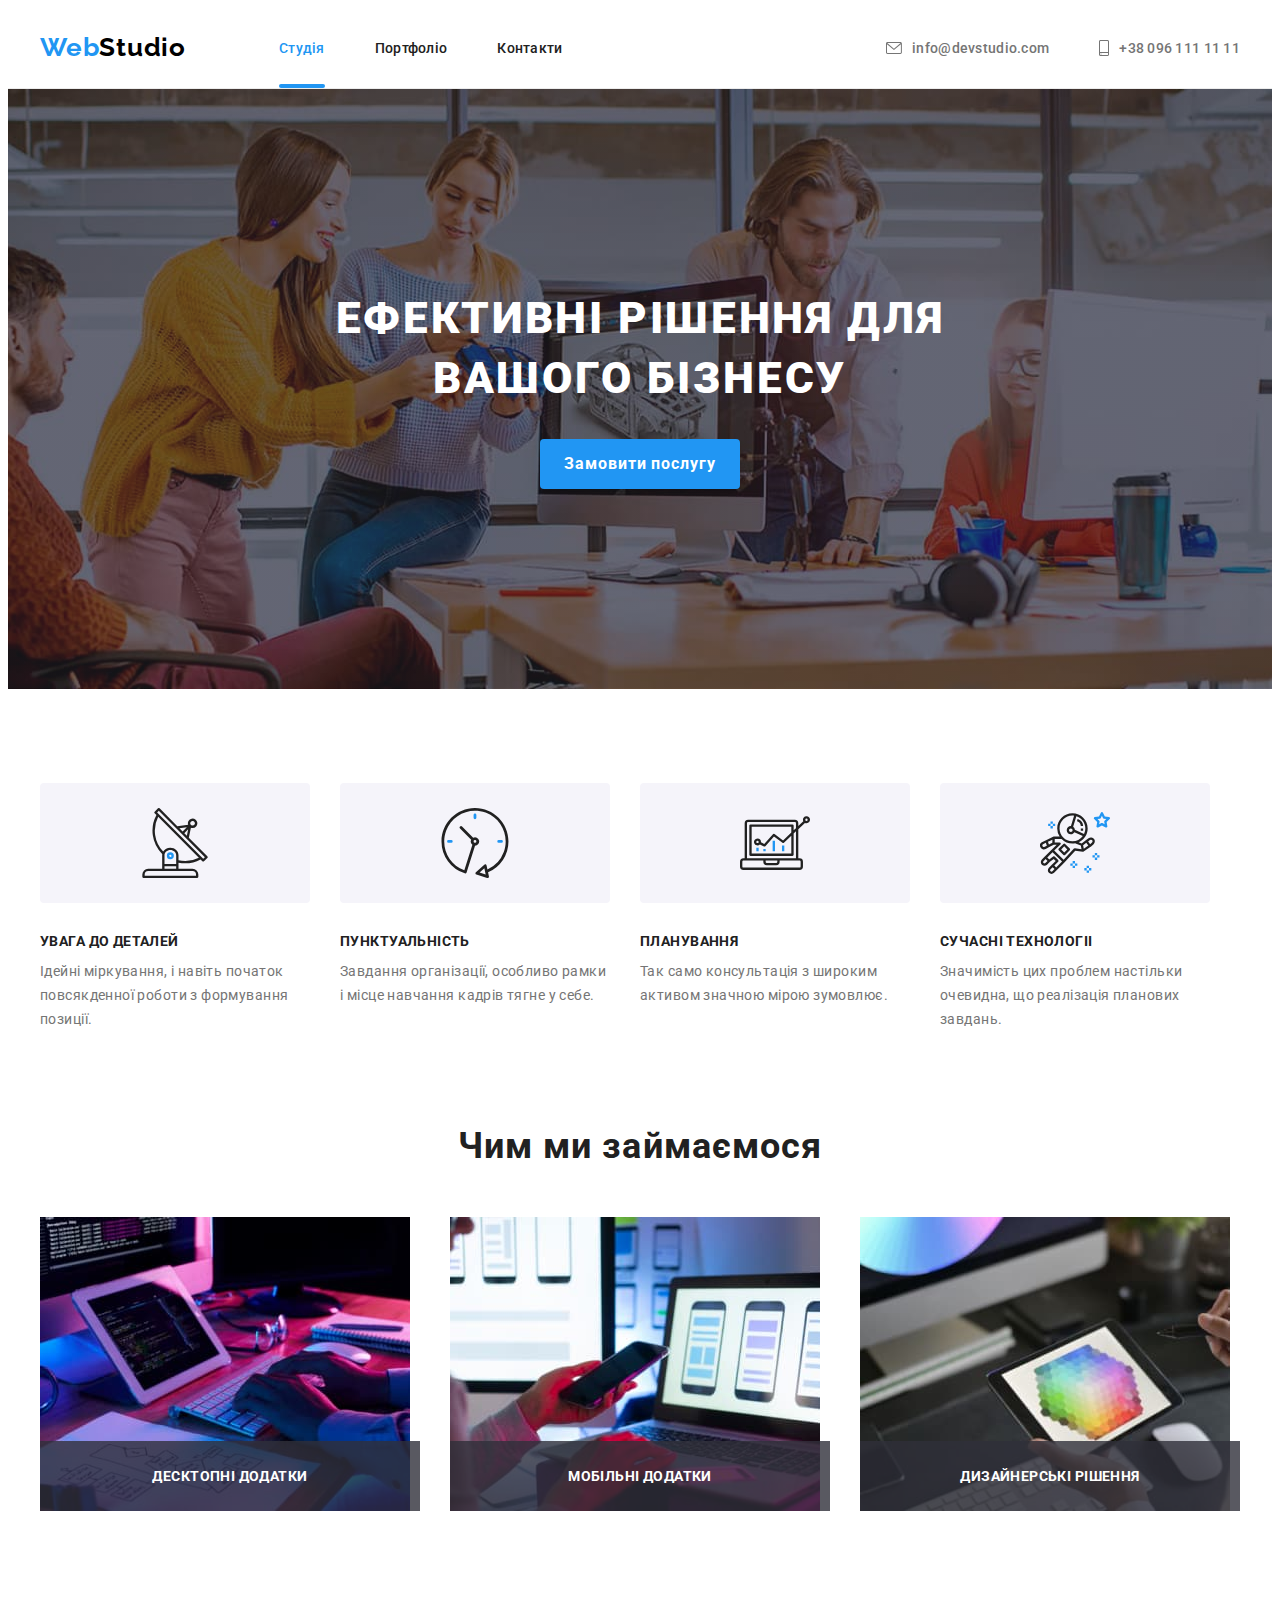
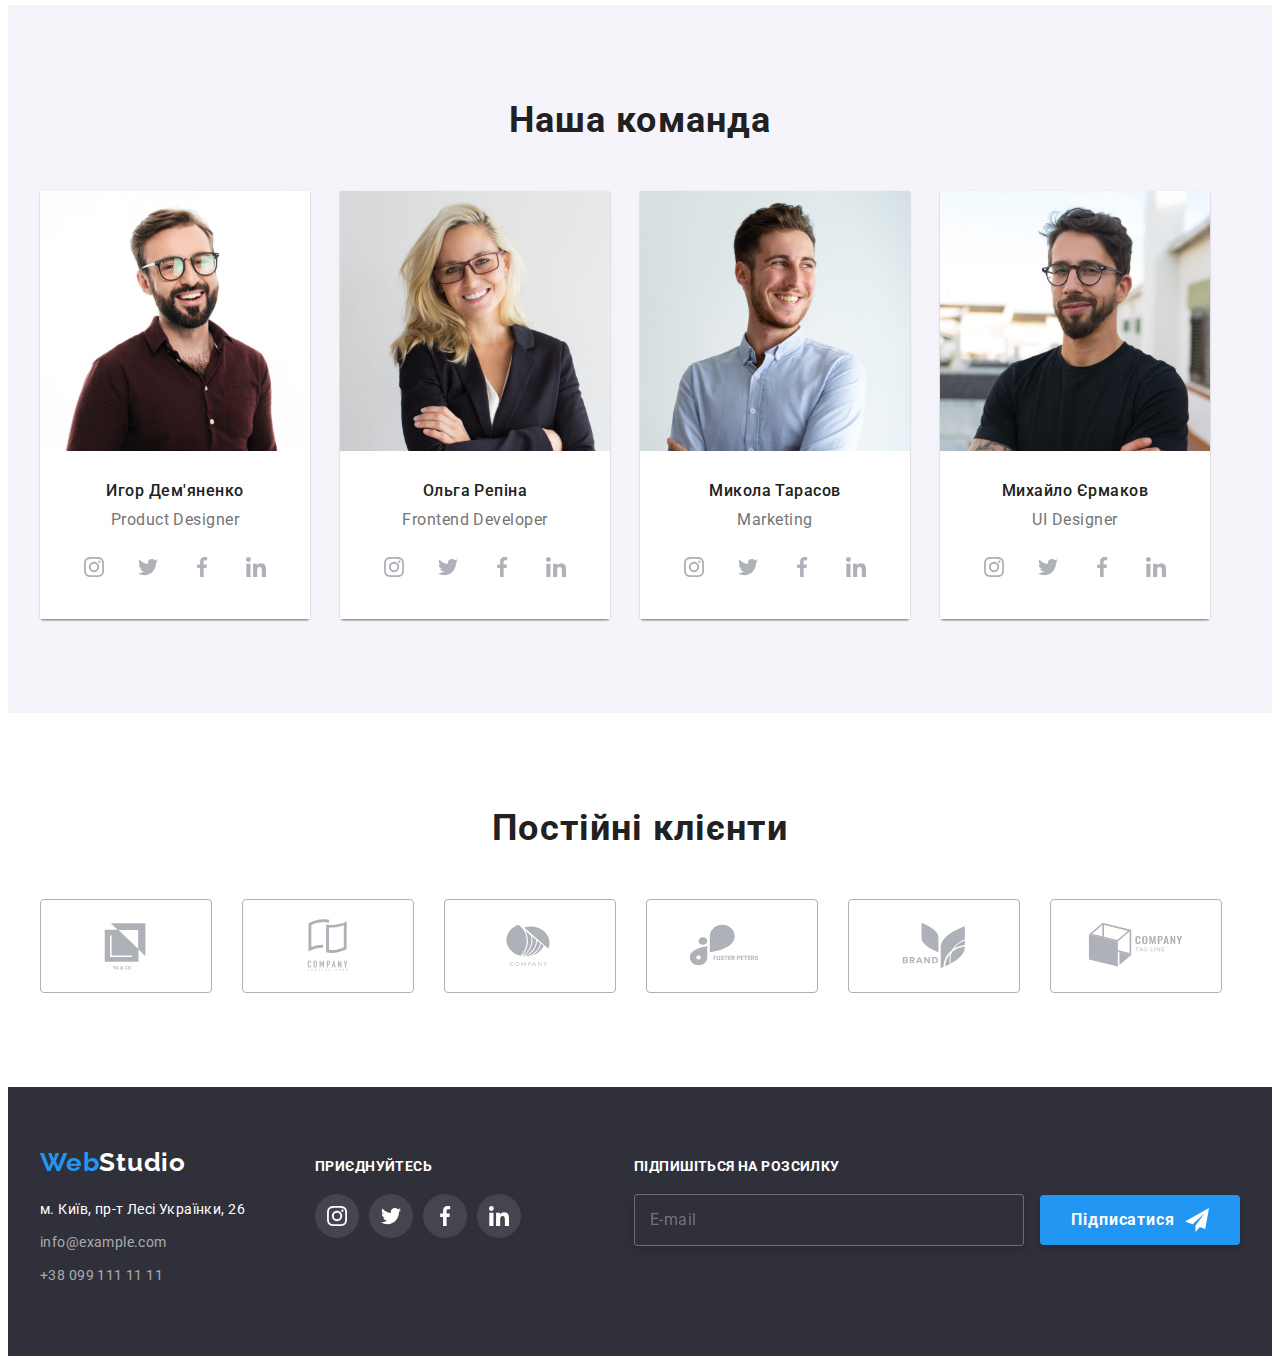
==== index.html @ 45a43721 "Initial commit" ====
<!DOCTYPE html>
<html lang="uk">

<head>
	<meta charset="UTF-8" />
	<meta http-equiv="X-UA-Compatible" content="IE=edge" />
	<meta name="viewport" content="width=device-width, initial-scale=1.0" />
	<title>WebStudio</title>
	<link rel="preconnect" href="https://fonts.googleapis.com">
	<link rel="preconnect" href="https://fonts.gstatic.com" crossorigin>
	<link href="https://fonts.googleapis.com/css2?family=Raleway:wght@700&family=Roboto:wght@400;500;700;900&display=swap"
		rel="stylesheet" />
	<link rel="stylesheet" href="https://cdnjs.cloudflare.com/ajax/libs/modern-normalize/1.1.0/modern-normalize.min.css"
		integrity="sha512-wpPYUAdjBVSE4KJnH1VR1HeZfpl1ub8YT/NKx4PuQ5NmX2tKuGu6U/JRp5y+Y8XG2tV+wKQpNHVUX03MfMFn9Q=="
		crossorigin="anonymous" referrerpolicy="no-referrer" />
	<link rel="stylesheet" href="./css/main.css" />
	<link rel="stylesheet" href="./css/styles.css" />
</head>

<body data-page>
	<!--шапка -->


	<header class="header">
		<div class="container header__container">
			<a class="link logo header__logo" href="/" lang="en"><span class="logo__part">Web</span>Studio</a>
			<nav class="nav">
				<ul class="list nav__list">
					<li class="nav__item"><a class="link nav__link nav__link--current " href="./index.html">Студія</a>
					</li>
					<li class="nav__item"><a class="link nav__link" href="./portfolio.html">Портфоліо</a></li>
					<li class="nav__item"><a class="link nav__link" href="">Контакти</a></li>
				</ul>
			</nav>
			<ul class="list header__addres">
				<li class="header__contact">
					<a class="link header__link" href="mailto:info@devstudio.com"><svg class="header__icon" width="16px"
							height="12px">
							<use href="./images/icons.svg#envelope"></use>
						</svg> info@devstudio.com</a>
				</li>
				<li class="header__contact">
					<a class="link header__link" href="tel:+380961111111"><svg class="header__icon" width="10px" height="16px">
							<use href="./images/icons.svg#smartphone"></use>
						</svg>+38 096 111 11 11</a>
				</li>
			</ul>
		</div>
	</header>
	<!-- Основна частина-->
	<main>
		<!-- Секція Герой Hero-->
		<section class="hero hero__bg">
			<div class="container hero__container ">
				<h1 class="hero__title">Ефективні рішення для вашого бізнесу</h1>
				<button class="btn btn__hero" data-modal-open type="button">Замовити послугу</button>
			</div>
		</section>
		<!-- Section about  Особенности -->
		<section class="about">
			<div class="container about__container">
				<h2 class="visually-hidden">Особенности</h2>
				<ul class="list about__list card-set">
					<li class="about__item card-set__item">
						<div class="about__icon">
							<svg width="70" height="70">
								<use href="./images/icons.svg#antenna"></use>
							</svg>
						</div>
						<h3 class="about__title">Увага до деталей</h3>
						<p class="about__text">Ідейні міркування, і навіть початок повсякденної роботи з формування позиції.</p>
					</li>

					<li class="about__item card-set__item">
						<div class="about__icon">
							<svg width="70" height="70">
								<use href="./images/icons.svg#clock"></use>
							</svg>
						</div>
						<h3 class="about__title">Пунктуальність</h3>
						<p class="about__text">
							Завдання організації, особливо рамки і місце навчання кадрів тягне у себе.
						</p>
					</li>
					<li class="about__item card-set__item">
						<div class="about__icon">
							<svg width="70" height="70">
								<use href="./images/icons.svg#diagram"></use>
							</svg>
						</div>
						<h3 class="about__title">Планування</h3>
						<p class="about__text">
							Так само консультація з широким активом значною мірою зумовлює.
						</p>
					</li>
					<li class="about__item card-set__item">
						<div class="about__icon">
							<svg width="70" height="70">
								<use href="./images/icons.svg#astronaut"></use>
							</svg>
						</div>
						<h3 class="about__title">Сучасні технологіі</h3>
						<p class="about__text">Значимість цих проблем настільки очевидна, що реалізація планових завдань.
						</p>
					</li>
				</ul>
			</div>
		</section>

		<!-- Section work  Чем мы занимаемся-->
		<section class="work">
			<div class="container work__container">
				<h2 class="work__title title">Чим ми займаємося</h2>
				<ul class=" list work__list card-set">
					<li class="work__item card-set__item">
						<img class="work__image" src="./images/computer.jpg" alt="Руки человека набирают код на клавиатуре"
							width="370" height="294" />
						<div class="add">
							<p class="add__text">Десктопні додатки</p>
						</div>
					</li>
					<li class="work__item card-set__item">
						<img class="work__image" src="./images/telephon.jpg"
							alt="Руки человека создают блоковую разметку приложения для телефона" width="370" height="294" />
						<div class="add">
							<p class="add__text">Мобільні додатки</p>
						</div>
					</li>
					<li class="work__item card-set__item">
						<img class="work__image" src="./images/tablet.jpg"
							alt="Руки человета выбирают на планшете цвет из палитры цветов" width="370" height="294" />
						<div class="add">
							<p class="add__text">Дизайнерські рішення</p>
						</div>
					</li>
				</ul>
			</div>
		</section>
		<!-- Section team -->
		<section class="team">
			<div class="container team__container">
				<h2 class="team__title title">Наша команда</h2>
				<ul class="team__list list card-set ">
					<li class="team__item">
						<img class="team__image" src="./images/demyanenko.jpg" alt="фото Игоря Демьяненко" width="270"
							height="260" />
						<div class="team__wraper card-set__item">
							<h3 class="team__name">Игор Дем'яненко</h3>
							<p class="team__profession" lang="en">Product Designer</p>
							<ul class="list social">
								<li class="social__item">
									<a class="social__link link" href="https://www.instagram.com" target="_blank"
										rel="noopener noreferrer" aria-label="Ссылка на Инстаграм">
										<svg width="20" height="20">
											<use class="social__icon" href="./images/icons.svg#instagram"></use>
										</svg>
									</a>
								</li>
								<li class="social__item">
									<a class="social__link link" href="https://www.twitter.com" target="_blank" rel="noopener noreferrer"
										aria-label="Ссылка на Твиттер">
										<svg class="social__icon" width="20" height="20">
											<use href="./images/icons.svg#twitter"></use>
										</svg>
									</a>
								</li>
								<li class="social__item">
									<a class="social__link link" href="https://www.facebook.com" target="_blank" rel="noopener noreferrer"
										aria-label="Ссылка на Фейсбук">
										<svg class="social__icon" width="20" height="20">
											<use href="./images/icons.svg#facebook"></use>
										</svg>
									</a>
								</li>
								<li class="social__item">
									<a class="social__link link" href="https://www.linkedin.com" target="_blank" rel="noopener noreferrer"
										aria-label="Ссылка на Линкедин">
										<svg width="20" height="20">
											<use class="social__icon" href="./images/icons.svg#linkedin"></use>
										</svg>
									</a>
								</li>
							</ul>
						</div>
					</li>
					<li class="team__item">
						<img class="team__image" src="./images/repina.jpg" alt="фото Ольги Репиной" width="270" height="260" />
						<div class="team__wraper card-set__item">
							<h3 class="team__name">Ольга Репіна</h3>
							<p class="team__profession" lang="en">Frontend Developer</p>
							<ul class="list social">
								<li class="social__item">
									<a class="social__link link" href="https://www.instagram.com" target="_blank"
										rel="noopener noreferrer" aria-label="Ссылка на Инстаграм">
										<svg width="20" height="20">
											<use class="social__icon" href="./images/icons.svg#instagram"></use>
										</svg>
									</a>
								</li>
								<li class="social__item">
									<a class="social__link link" href="https://www.twitter.com" target="_blank" rel="noopener noreferrer"
										aria-label="Ссылка на Твиттер">
										<svg class="social__icon" width="20" height="20">
											<use href="./images/icons.svg#twitter"></use>
										</svg>
									</a>
								</li>
								<li class="social__item">
									<a class="social__link link" href="https://www.facebook.com" target="_blank" rel="noopener noreferrer"
										aria-label="Ссылка на Фейсбук">
										<svg class="social__icon" width="20" height="20">
											<use href="./images/icons.svg#facebook"></use>
										</svg>
									</a>
								</li>
								<li class="social__item">
									<a class="social__link link" href="https://www.linkedin.com" target="_blank" rel="noopener noreferrer"
										aria-label="Ссылка на Линкедин">
										<svg width="20" height="20">
											<use class="social__icon" href="./images/icons.svg#linkedin"></use>
										</svg>
									</a>
								</li>
							</ul>
						</div>
					</li>
					<li class="team__item">
						<img class="team__image" src="./images/tarasov.jpg" alt="фото Николая Тарасова" width="270" height="260" />
						<div class="team__wraper card-set__item">
							<h3 class="team__name">Микола Тарасов</h3>
							<p class="team__profession" lang="en">Marketing</p>
							<ul class="list social">
								<li class="social__item">
									<a class="social__link link" href="https://www.instagram.com" target="_blank"
										rel="noopener noreferrer" aria-label="Ссылка на Инстаграм">
										<svg width="20" height="20">
											<use class="social__icon" href="./images/icons.svg#instagram"></use>
										</svg>
									</a>
								</li>
								<li class="social__item">
									<a class="social__link link" href="https://www.twitter.com" target="_blank" rel="noopener noreferrer"
										aria-label="Ссылка на Твиттер">
										<svg class="social__icon" width="20" height="20">
											<use href="./images/icons.svg#twitter"></use>
										</svg>
									</a>
								</li>
								<li class="social__item">
									<a class="social__link link" href="https://www.facebook.com" target="_blank" rel="noopener noreferrer"
										aria-label="Ссылка на Фейсбук">
										<svg class="social__icon" width="20" height="20">
											<use href="./images/icons.svg#facebook"></use>
										</svg>
									</a>
								</li>
								<li class="social__item">
									<a class="social__link link" href="https://www.linkedin.com" target="_blank" rel="noopener noreferrer"
										aria-label="Ссылка на Линкедин">
										<svg width="20" height="20">
											<use class="social__icon" href="./images/icons.svg#linkedin"></use>
										</svg>
									</a>
								</li>
							</ul>
						</div>
					</li>
					<li class="team__item">
						<img class="team__image" src="./images/ermakov.jpg" alt="фото Михаила Ермака" width="270" height="260" />
						<div class="team__wraper card-set__item">
							<h3 class="team__name">Михайло Єрмаков</h3>
							<p class="team__profession" lang="en">UI Designer</p>
							<ul class="list social">
								<li class="social__item">
									<a class="social__link link" href="https://www.instagram.com" target="_blank"
										rel="noopener noreferrer" aria-label="Ссылка на Инстаграм">
										<svg width="20" height="20">
											<use class="social__icon" href="./images/icons.svg#instagram"></use>
										</svg>
									</a>
								</li>
								<li class="social__item">
									<a class="social__link link" href="https://www.twitter.com" target="_blank" rel="noopener noreferrer"
										aria-label="Ссылка на Твиттер">
										<svg class="social__icon" width="20" height="20">
											<use href="./images/icons.svg#twitter"></use>
										</svg>
									</a>
								</li>
								<li class="social__item">
									<a class="social__link link" href="https://www.facebook.com" target="_blank" rel="noopener noreferrer"
										aria-label="Ссылка на Фейсбук">
										<svg class="social__icon" width="20" height="20">
											<use href="./images/icons.svg#facebook"></use>
										</svg>
									</a>
								</li>
								<li class="social__item">
									<a class="social__link link" href="https://www.linkedin.com" target="_blank" rel="noopener noreferrer"
										aria-label="Ссылка на Линкедин">
										<svg width="20" height="20">
											<use class="social__icon" href="./images/icons.svg#linkedin"></use>
										</svg>
									</a>
								</li>
							</ul>
						</div>
					</li>
				</ul>
			</div>
		</section>

		<!-- Section clients -->
		<section class="clients">
			<div class="container clients__container">
				<h2 class="clients__title title">Постійні клієнти</h2>
				<ul class="list clients__list">
					<li class="clients__item">
						<a class="link clients__link" href="" target="_blank" rel="noopener norefferer">
							<svg class="clients__icon" width="106" height="60">
								<use href="./images/icons.svg#Logo"></use>
							</svg>
						</a>
					</li>
					<li class="clients__item">
						<a class="link clients__link" href="" target="_blank" rel="noopener norefferer">
							<svg class="clients__icon" width="106" height="60">
								<use href="./images/icons.svg#Logo-1"></use>
							</svg>
						</a>
					</li>
					<li class="clients__item">
						<a class="link clients__link" href="" target="_blank" rel="noopener norefferer">
							<svg class="clients__icon" width="106" height="60">
								<use href="./images/icons.svg#Logo-2"></use>
							</svg>
						</a>
					</li>
					<li class="clients__item">
						<a class="link clients__link" href="" target="_blank" rel="noopener norefferer">
							<svg class="clients__icon" width="106" height="60">
								<use href="./images/icons.svg#Logo-3"></use>
							</svg>
						</a>
					</li>
					<li class="clients__item">
						<a class="link clients__link" href="" target="_blank" rel="noopener norefferer">
							<svg class="clients__icon" width="106" height="60">
								<use href="./images/icons.svg#Logo-4"></use>
							</svg>
						</a>
					</li>
					<li class="clients__item">
						<a class="link clients__link" href="" target="_blank" rel="noopener norefferer">
							<svg class="clients__icon" width="106" height="60">
								<use href="./images/icons.svg#Logo-5"></use>
							</svg>
						</a>
					</li>

				</ul>

			</div>
		</section>
	</main>

	<!-- Footer       Подвал-->
	<footer class="footer">
		<div class="container footer__container">
			<div class="footer__contact">
				<a class="link logo footer__logo" lang="en" href="/"><span class="logo__part">Web</span>Studio</a>
				<address class="footer__addres">
					<ul class="addres__list list">
						<li class="addres__addres">м. Київ, пр-т Лесі Українки, 26</li>
						<li class="addres__item">
							<a class="link addres__contact" href="mailto:info@example.com">info@example.com</a>
						</li>
						<li class="addres__item">
							<a class="link addres__contact" href="tel:+380991111111">+38 099 111 11 11</a>
						</li>
					</ul>
				</address>


			</div>
			<div class="footer__social">
				<h4 class="social__title">приєднуйтесь</h4>
				<ul class="list social">
					<li class="social__item">
						<a class="social__link footer__link link" href="instagram.com" target="_blank" rel="noopener noreferrer"
							aria-label="Ссылка на Инстаграм">
							<svg width="20" height="20">
								<use class="social__icon footer__icon" href="./images/icons.svg#instagram"></use>
							</svg>
						</a>
					</li>
					<li class="social__item">
						<a class="social__link footer__link link" href="twitter.com" target="_blank" rel="noopener noreferrer"
							aria-label="Ссылка на Твиттер">
							<svg class="social__icon footer__icon" width="20" height="20">
								<use href="./images/icons.svg#twitter"></use>
							</svg>
						</a>
					</li>
					<li class="social__item">
						<a class="social__link footer__link link" href="facebook.com" target="_blank" rel="noopener noreferrer"
							aria-label="Ссылка на Фейсбук">
							<svg class="social__icon footer__icon" width="20" height="20">
								<use href="./images/icons.svg#facebook"></use>
							</svg>
						</a>
					</li>
					<li class="social__item">
						<a class="social__link footer__link link" href="linkedin.com" target="_blank" rel="noopener noreferrer"
							aria-label="Ссылка на Линкедин">
							<svg width="20" height="20">
								<use class="social__icon footer__icon" href="./images/icons.svg#linkedin"></use>
							</svg>
						</a>
					</li>
				</ul>
			</div>
			<div class="footer__subscription">
				<h4 class="subscription__title">Підпишіться на розсилку</h4>
				<form class="subscription__form">
					<label class="subscription__group">
						<input class="subscription__input" name="email" type="email" placeholder="E-mail">
					</label>
					<button class="btn subscription__btn" type="submit">Підписатися
						<svg class="subscription__icon" width="24" height="24">
							<use href="./images/icons.svg#icon-send"></use>
						</svg>
					</button>
				</form>
			</div>

		</div>

	</footer>

	<!-- Modal window -->

	<div class="backgrop is-hidden" data-modal>
		<div class="modal">
			<button class=" close__btn" data-modal-close>
				<svg class="close__icon" width="18px" height="18px">
					<use href="./images/icons.svg#close"></use>
				</svg>
			</button>
			<form class="register-form">
				<strong class="register-form__title">Залиште свої дані, ми вам передзвонимо</strong>
				<div class="register-form__group" role="group">
					<label class="register-form__wrap">
						<span class="register-form__text">Ім'я</span>
						<input class="register-form__input" type="text" name="name">
						<svg class="register-form__icon" width="18" height="18">
							<use href="./images/icons.svg#person"></use>
						</svg>
					</label>
					<label class="register-form__wrap">
						<span class="register-form__text">Телефон</span>
						<input class="register-form__input" type="text" name="phone">
						<svg class="register-form__icon" width="18" height="18">
							<use href="./images/icons.svg#phone"></use>
						</svg>
					</label>
					<label class="register-form__wrap">
						<span class="register-form__text">Пошта</span>
						<input class="register-form__input" type="text" name="email">
						<svg class="register-form__icon" width="18" height="18">
							<use href="./images/icons.svg#email-black"></use>
						</svg>
					</label>
					<label class="register-form__wrap">
						<span class="register-form__text">Коментар</span>
						<textarea class="register-form__message" type="text" name="message" rows="6"
							placeholder="Введіть текст"></textarea>
					</label>
				</div>
				<label class="checkbox">
					<input class="checkbox__input visually-hidden" type="checkbox" name="agreement">
					<svg class="checked__icon" width="16" height="15">
						<use class="checked__icon--uncheck" href="./images/icons.svg#uncheck"></use>
						<use class="checked__icon--check" href="./images/icons.svg#check"></use>
					</svg>
					<span class="checkbox__text">Погоджуюся з розсилкою та приймаю <a class="checkbox__link" href="">Умови
							договору</a> </span>
				</label>
				<button class="register-form__btn btn" type="submit">Відправити</button>


			</form>

		</div>

	</div>

	<script src="./js/modal.js"></script>
</body>

</html>
---- css/main.css ----
:root {
  /* fonts */
  --main-font: "Roboto", sans-serif;
  --logo-font: "Raleway", sans-serif;
  /* text color */
  --main-txt-cl: #212121;
  --secondary-txt-cl: #757575;
  --accent-color: #2196f3;
  /*  bg color*/
  --bg-dark-cl: #2f303a;
  --bg-light-cl: ##ffffff;
  /* others */
  --indent: 30px;
  --items: 4;
}

.visually-hidden {
  position: absolute;
  width: 1px;
  height: 1px;
  margin: -1px;
  border: 0;
  padding: 0;
  white-space: nowrap;
  -webkit-clip-path: inset(100%);
          clip-path: inset(100%);
  clip: rect(0 0 0 0);
  overflow: hidden;
}

body {
  font-family: var(--main-font);
  color: var(--main-txt-cl);
}

.no-scroll {
  overflow: hidden;
}

h1,
h2,
h3,
h4,
h5,
h6,
p {
  margin: 0;
}

.link {
  text-decoration: none;
  color: currentColor;
}

.list {
  list-style: none;
  padding: 0;
  margin: 0;
}

img {
  display: block;
}

.btn {
  min-width: 200px;
  min-height: 50px;
  padding: 10px auto;
  font-family: inherit;
  font-weight: 700;
  font-size: 16px;
  line-height: 1.88;
  letter-spacing: 0.06em;
  color: #ffffff;
  background-color: #2196f3;
  -webkit-box-shadow: 0px 4px 4px rgba(0, 0, 0, 0.15);
          box-shadow: 0px 4px 4px rgba(0, 0, 0, 0.15);
  border-radius: 4px;
  border: none;
  cursor: pointer;
}

.btn__hero {
  -webkit-transition: background-color 250ms cubic-bezier(0.4, 0, 0.2, 1);
  transition: background-color 250ms cubic-bezier(0.4, 0, 0.2, 1);
}
.btn__hero:hover, .btn__hero:focus {
  background-color: #188ce8;
}

.card-set {
  display: -webkit-box;
  display: -ms-flexbox;
  display: flex;
  -ms-flex-wrap: wrap;
      flex-wrap: wrap;
  gap: var(--indent);
  width: 100%;
}

.card-set__item {
  -ms-flex-preferred-size: calc((100% - var(--indent) * (var(--items) - 1)) / var(--items));
      flex-basis: calc((100% - var(--indent) * (var(--items) - 1)) / var(--items));
}

.container {
  width: 1200px;
  padding-right: 15px;
  padding-left: 15px;
  margin-right: auto;
  margin-left: auto;
}

.logo {
  font-family: var(--logo-font);
  font-weight: 700;
  font-size: 26px;
  line-height: 1.1923076923;
  letter-spacing: 0.03em;
}

.header__logo {
  padding-top: 24px;
  padding-bottom: 25px;
  margin-right: 93px;
  color: #000000;
}

.logo__part {
  color: #2196f3;
}

.footer__logo {
  display: block;
  margin-bottom: 20px;
  color: #ffffff;
}

.social {
  display: -webkit-box;
  display: -ms-flexbox;
  display: flex;
  -webkit-box-align: center;
      -ms-flex-align: center;
          align-items: center;
  -webkit-box-pack: center;
      -ms-flex-pack: center;
          justify-content: center;
  gap: 10px;
}

.social__link {
  display: -webkit-box;
  display: -ms-flexbox;
  display: flex;
  -webkit-box-align: center;
      -ms-flex-align: center;
          align-items: center;
  -webkit-box-pack: center;
      -ms-flex-pack: center;
          justify-content: center;
  width: 44px;
  height: 44px;
  border-radius: 50%;
  color: #afb1b8;
  background-color: #fff;
  -webkit-transition: background-color 250ms cubic-bezier(0.4, 0, 0.2, 1), color 250ms cubic-bezier(0.4, 0, 0.2, 1);
  transition: background-color 250ms cubic-bezier(0.4, 0, 0.2, 1), color 250ms cubic-bezier(0.4, 0, 0.2, 1);
}
.social__link:hover, .social__link:focus {
  color: #ffffff;
  background-color: var(--accent-color);
}

.social__icon {
  fill: currentColor;
}

.header {
  border-bottom: 1px solid #ececec;
}

.header__container {
  display: -webkit-box;
  display: -ms-flexbox;
  display: flex;
  -webkit-box-align: center;
      -ms-flex-align: center;
          align-items: center;
}

.header__link {
  display: block;
  padding-top: 32px;
  padding-bottom: 32px;
  -webkit-transition: color 250ms cubic-bezier(0.4, 0, 0.2, 1);
  transition: color 250ms cubic-bezier(0.4, 0, 0.2, 1);
}
.header__link:hover, .header__link:focus {
  color: var(--accent-color);
}

.header__addres {
  display: -webkit-box;
  display: -ms-flexbox;
  display: flex;
  gap: 50px;
}

.header__link {
  display: -webkit-box;
  display: -ms-flexbox;
  display: flex;
  -webkit-box-align: center;
      -ms-flex-align: center;
          align-items: center;
  font-weight: 500;
  font-size: 14px;
  line-height: 1.1428571429;
  letter-spacing: 0.02em;
  color: var(--secondary-txt-cl);
}

.header__icon {
  fill: currentColor;
  margin-right: 10px;
}

.nav {
  display: -webkit-box;
  display: -ms-flexbox;
  display: flex;
  margin-right: auto;
}

.nav__list {
  display: -webkit-box;
  display: -ms-flexbox;
  display: flex;
  gap: 50px;
  font-weight: 500;
  font-size: 14px;
  line-height: 1.1428571429;
  letter-spacing: 0.02em;
  color: var(--main-txt-cl);
}

.nav__link {
  display: block;
  padding-top: 32px;
  padding-bottom: 32px;
  -webkit-transition: color 250ms cubic-bezier(0.4, 0, 0.2, 1);
  transition: color 250ms cubic-bezier(0.4, 0, 0.2, 1);
}
.nav__link:hover, .nav__link:focus {
  color: var(--accent-color);
}

.nav__link--current {
  color: var(--accent-color);
  position: relative;
}
.nav__link--current::after {
  content: "";
  position: absolute;
  bottom: 0;
  left: 0;
  display: block;
  width: 100%;
  height: 4px;
  background: var(--accent-color);
  border-radius: 2px;
}

.hero {
  padding-top: 200px;
  padding-bottom: 200px;
  text-align: center;
}

.hero__bg {
  max-width: 1600px;
  max-height: 600px;
  background-color: #c4c4c4;
  background-image: -webkit-gradient(linear, left top, right top, from(rgba(47, 48, 58, 0.4)), to(rgba(47, 48, 58, 0.4))), url(../images/hero/bg-hero.jpg);
  background-image: linear-gradient(to right, rgba(47, 48, 58, 0.4), rgba(47, 48, 58, 0.4)), url(../images/hero/bg-hero.jpg);
  margin-left: auto;
  margin-right: auto;
  background-repeat: no-repeat;
  background-position: center;
  background-size: cover;
}

.hero__container {
  width: 696px;
}

.hero__title {
  margin-bottom: 30px;
  font-weight: 900;
  font-size: 44px;
  line-height: 1.36;
  text-align: center;
  letter-spacing: 0.06em;
  text-transform: uppercase;
  color: #ffffff;
}

.title {
  font-weight: 700;
  font-size: 36px;
  line-height: 1.1666666667;
  text-align: center;
  letter-spacing: 0.03em;
  color: var(--main-txt-cl);
}

.about {
  padding-top: 94px;
}

.about,
.work {
  background-color: var(--bg-light-cl);
}

.about__list {
  display: -webkit-box;
  display: -ms-flexbox;
  display: flex;
  gap: var(--indent);
  -ms-flex-preferred-size: calc((100% - 90px) / 4);
      flex-basis: calc((100% - 90px) / 4);
  -ms-flex-wrap: wrap;
      flex-wrap: wrap;
}

.about__item {
  max-width: 270px;
}

.about__icon {
  display: -webkit-box;
  display: -ms-flexbox;
  display: flex;
  -webkit-box-pack: center;
      -ms-flex-pack: center;
          justify-content: center;
  -webkit-box-align: center;
      -ms-flex-align: center;
          align-items: center;
  width: 270px;
  height: 120px;
  background-color: #f5f4fa;
  border-radius: 4px;
  margin-bottom: 30px;
}

.about__title,
.about__text {
  font-size: 14px;
  letter-spacing: 0.03em;
}

.about__title {
  margin-bottom: 10px;
  font-weight: 700;
  line-height: 1.1428571429;
  text-transform: uppercase;
  color: var(--main-txt-cl);
}

.about__text {
  line-height: 1.7142857143;
  color: var(--secondary-txt-cl);
}

.work {
  padding-top: 94px;
  padding-bottom: 94px;
}

.work__title {
  margin-bottom: 50px;
}

.work__list {
  display: -webkit-box;
  display: -ms-flexbox;
  display: flex;
  gap: var(--indent);
  -ms-flex-wrap: wrap;
      flex-wrap: wrap;
  --items: 3;
  width: 100%;
}

.work__item {
  position: relative;
}

.add {
  position: absolute;
  display: -webkit-box;
  display: -ms-flexbox;
  display: flex;
  -webkit-box-align: center;
      -ms-flex-align: center;
          align-items: center;
  -webkit-box-pack: center;
      -ms-flex-pack: center;
          justify-content: center;
  left: 0;
  bottom: 0;
  width: 100%;
  height: 70px;
  background-color: rgba(47, 48, 58, 0.8);
}

.add__text {
  font-weight: 700;
  font-size: 14px;
  line-height: 1.1428571429;
  text-align: center;
  letter-spacing: 0.03em;
  text-transform: uppercase;
  color: #ffffff;
}

.team {
  padding-top: 94px;
  padding-bottom: 94px;
  background-color: #f5f4fa;
}

.team__title {
  margin-bottom: 50px;
}

.team__list {
  display: -webkit-box;
  display: -ms-flexbox;
  display: flex;
  gap: var(--indent);
}

.team__item {
  -webkit-box-shadow: 0px 1px 3px rgba(0, 0, 0, 0.12), 0px 1px 1px rgba(0, 0, 0, 0.14), 0px 2px 1px rgba(0, 0, 0, 0.2);
          box-shadow: 0px 1px 3px rgba(0, 0, 0, 0.12), 0px 1px 1px rgba(0, 0, 0, 0.14), 0px 2px 1px rgba(0, 0, 0, 0.2);
  border-radius: 0px 0px 4px 4px;
}

.team__wraper {
  padding-top: 30px;
  padding-bottom: 30px;
  padding-right: 5px;
  padding-left: 5px;
  background-color: #fff;
}

.team__name,
.team__profession {
  font-size: 16px;
  line-height: 1.1875;
  text-align: center;
  letter-spacing: 0.03em;
  margin-bottom: 16px;
}

.team__name {
  margin-bottom: 10px;
  font-weight: 500;
  color: var(--main-txt-cl);
}

.team__profession {
  letter-spacing: 0.03em;
  color: var(--secondary-txt-cl);
}

.clients {
  padding-top: 94px;
  padding-bottom: 94px;
}

.clients__title {
  margin-bottom: 50px;
}

.clients__list {
  display: -webkit-box;
  display: -ms-flexbox;
  display: flex;
  gap: 30px;
}

.clients__link {
  display: -webkit-box;
  display: -ms-flexbox;
  display: flex;
  -webkit-box-align: center;
      -ms-flex-align: center;
          align-items: center;
  -webkit-box-pack: center;
      -ms-flex-pack: center;
          justify-content: center;
  width: 170px;
  height: 92px;
  border: 1px solid #afb1b8;
  border-radius: 4px;
  color: #afb1b8;
  cursor: pointer;
  -webkit-transition: color 250ms cubic-bezier(0.4, 0, 0.2, 1), border 250ms cubic-bezier(0.4, 0, 0.2, 1);
  transition: color 250ms cubic-bezier(0.4, 0, 0.2, 1), border 250ms cubic-bezier(0.4, 0, 0.2, 1);
}
.clients__link:hover, .clients__link:focus {
  color: #2196f3;
  border: 1px solid #2196f3;
}

.clients__icon {
  fill: currentColor;
}

.footer {
  padding-top: 60px;
  padding-bottom: 60px;
  background-color: var(--bg-dark-cl);
}

.footer__container {
  display: -webkit-box;
  display: -ms-flexbox;
  display: flex;
  -webkit-box-align: baseline;
      -ms-flex-align: baseline;
          align-items: baseline;
}

.footer__contact {
  margin-right: 70px;
}

.footer__addres {
  font-style: normal;
  font-size: 14px;
  line-height: 1.71;
  letter-spacing: 0.03em;
  color: #fff;
}

.addres__addres,
.addres__item {
  margin-bottom: 9px;
}

.addres__contact {
  color: rgba(255, 255, 255, 0.6);
}

.social__title {
  margin-bottom: 20px;
  font-family: var(--main-font);
  font-style: normal;
  font-weight: 700;
  font-size: 14px;
  line-height: 1.1428571429;
  letter-spacing: 0.03em;
  text-transform: uppercase;
  color: #ffffff;
}

.footer__link {
  background-color: rgba(255, 255, 255, 0.1);
}

.footer__icon {
  fill: #ffffff;
}

.footer__subscription {
  margin-left: auto;
}

.subscription__title {
  margin-bottom: 20px;
  font-family: var(--main-font);
  font-weight: 700;
  font-size: 14px;
  line-height: calc 1.1428571429;
  letter-spacing: 0.03em;
  text-transform: uppercase;
  color: #ffffff;
}

.subscription__input {
  margin-right: 12px;
  width: 358px;
  padding: 15px;
  font-family: var(--main-font);
  font-weight: 400;
  font-size: 16px;
  line-height: 1.25;
  letter-spacing: 0.03em;
  color: rgba(255, 255, 255, 0.6);
  background: #2f303a;
  border: 1px solid rgba(255, 255, 255, 0.3);
  -webkit-filter: drop-shadow(0px 4px 4px rgba(0, 0, 0, 0.15));
          filter: drop-shadow(0px 4px 4px rgba(0, 0, 0, 0.15));
  border-radius: 4px;
}

.subscription__btn {
  display: -webkit-inline-box;
  display: -ms-inline-flexbox;
  display: inline-flex;
  -webkit-box-align: center;
      -ms-flex-align: center;
          align-items: center;
  -webkit-box-pack: center;
      -ms-flex-pack: center;
          justify-content: center;
  gap: 10px;
}

.subscription__icon {
  fill: #ffffff;
}

.backgrop {
  position: fixed;
  top: 0;
  left: 0;
  z-index: 1000;
  width: 100%;
  height: 100%;
  background: rgba(0, 0, 0, 0.2);
  opacity: 1;
  visibility: visible;
  -webkit-transition: opacity 250ms ease-out, visibility 250ms ease-out;
  transition: opacity 250ms ease-out, visibility 250ms ease-out;
}

.backgrop.is-hidden {
  opacity: 0;
  visibility: hidden;
  pointer-events: none;
}
.backgrop.is-hidden .modal {
  -webkit-transform: translate(-50%, -50%) scale(0.6) rotate(0.5turn);
          transform: translate(-50%, -50%) scale(0.6) rotate(0.5turn);
}

.modal {
  position: absolute;
  width: 528px;
  min-height: 581px;
  top: 50%;
  left: 50%;
  -webkit-transform: translate(-50%, -50%) scale(1) rotate(0);
          transform: translate(-50%, -50%) scale(1) rotate(0);
  opacity: 1;
  -webkit-transition: opacity 250ms ease-out, -webkit-transform 250ms ease-out;
  transition: opacity 250ms ease-out, -webkit-transform 250ms ease-out;
  transition: transform 250ms ease-out, opacity 250ms ease-out;
  transition: transform 250ms ease-out, opacity 250ms ease-out, -webkit-transform 250ms ease-out;
  padding: 40px;
  background: #ffffff;
  -webkit-box-shadow: 0px 1px 3px rgba(0, 0, 0, 0.12), 0px 1px 1px rgba(0, 0, 0, 0.14), 0px 2px 1px rgba(0, 0, 0, 0.2);
          box-shadow: 0px 1px 3px rgba(0, 0, 0, 0.12), 0px 1px 1px rgba(0, 0, 0, 0.14), 0px 2px 1px rgba(0, 0, 0, 0.2);
  border-radius: 4px;
}

.close__btn {
  position: absolute;
  top: 8px;
  right: 8px;
  display: -webkit-box;
  display: -ms-flexbox;
  display: flex;
  -webkit-box-align: center;
      -ms-flex-align: center;
          align-items: center;
  -webkit-box-pack: center;
      -ms-flex-pack: center;
          justify-content: center;
  width: 30px;
  height: 30px;
  padding: 0;
  background: #ffffff;
  border: 1px solid rgba(0, 0, 0, 0.1);
  border-radius: 50%;
  background-color: transparent;
  cursor: pointer;
}

.close__icon {
  -webkit-transition: fill 250ms cubic-bezier(0.4, 0, 0.2, 1);
  transition: fill 250ms cubic-bezier(0.4, 0, 0.2, 1);
}
.close__icon:hover {
  fill: #2196f3;
}

.register-form__title {
  display: block;
  margin-bottom: 12px;
  font-family: var(--main-font);
  font-weight: 700;
  font-size: 20px;
  line-height: 1.15;
  text-align: center;
  letter-spacing: 0.03em;
  color: #212121;
}

.register-form__group {
  margin-bottom: 20px;
}

.register-form__wrap {
  display: block;
  margin-bottom: false;
  position: relative;
}

.register-form__text {
  display: block;
  margin-bottom: 4px;
  font-family: var(--main-font);
  font-size: 12px;
  line-height: 1.1666666667;
  letter-spacing: 0.01em;
  color: #757575;
}

.register-form__input {
  width: 100%;
  padding: 11px;
  padding-left: 40px;
  margin-bottom: 10px;
  -webkit-transition: border-color 250ms cubic-bezier(0.4, 0, 0.2, 1);
  transition: border-color 250ms cubic-bezier(0.4, 0, 0.2, 1);
  border: 1px solid rgba(33, 33, 33, 0.2);
  border-radius: 4px;
  outline: none;
}
.register-form__input:focus-within {
  border-color: #2196f3;
}

.register-form__icon {
  position: absolute;
  bottom: 22px;
  left: 12px;
  width: 18px;
  height: 18px;
}
.register-form__input:focus-within + .register-form__icon {
  fill: #2196f3;
}

.register-form__message {
  padding: 12px 16px;
  width: 100%;
  height: 120px;
  /* margin-bottom: 20px; */
  resize: none;
  border: 1px solid rgba(33, 33, 33, 0.2);
  border-radius: 4px;
  outline: transparent;
  -webkit-transition: border-color 250ms cubic-bezier(0.4, 0, 0.2, 1);
  transition: border-color 250ms cubic-bezier(0.4, 0, 0.2, 1);
}
.register-form__message::-webkit-input-placeholder {
  font-family: var(--main-font);
  font-size: 12px;
  line-height: 1.1666666667;
  letter-spacing: 0.01em;
  color: rgba(117, 117, 117, 0.5);
}
.register-form__message::-moz-placeholder {
  font-family: var(--main-font);
  font-size: 12px;
  line-height: 1.1666666667;
  letter-spacing: 0.01em;
  color: rgba(117, 117, 117, 0.5);
}
.register-form__message:-ms-input-placeholder {
  font-family: var(--main-font);
  font-size: 12px;
  line-height: 1.1666666667;
  letter-spacing: 0.01em;
  color: rgba(117, 117, 117, 0.5);
}
.register-form__message::-ms-input-placeholder {
  font-family: var(--main-font);
  font-size: 12px;
  line-height: 1.1666666667;
  letter-spacing: 0.01em;
  color: rgba(117, 117, 117, 0.5);
}
.register-form__message::placeholder {
  font-family: var(--main-font);
  font-size: 12px;
  line-height: 1.1666666667;
  letter-spacing: 0.01em;
  color: rgba(117, 117, 117, 0.5);
}
.register-form__message:focus {
  border-color: #2196f3;
}

.checkbox {
  display: -webkit-box;
  display: -ms-flexbox;
  display: flex;
  -webkit-box-pack: center;
      -ms-flex-pack: center;
          justify-content: center;
  -webkit-box-align: center;
      -ms-flex-align: center;
          align-items: center;
  margin-bottom: 30px;
  gap: 7px;
}

.checked__icon--check {
  opacity: 0;
  -webkit-transition: opacity 250ms cubic-bezier(0.4, 0, 0.2, 1);
  transition: opacity 250ms cubic-bezier(0.4, 0, 0.2, 1);
}
.checkbox__input:checked + .checked__icon .checked__icon--check {
  opacity: 1;
}

.checked__icon--uncheck {
  opacity: 1;
  -webkit-transition: opacity 250ms cubic-bezier(0.4, 0, 0.2, 1);
  transition: opacity 250ms cubic-bezier(0.4, 0, 0.2, 1);
}
.checkbox__input:checked + .checked__icon .checked__icon--uncheck {
  opacity: 0;
}

.checkbox__text {
  font-family: var(--main-font);
  font-size: 14px;
  line-height: 1.7142857143;
  letter-spacing: 0.03em;
  color: #757575;
}

.checkbox__link {
  color: #2196f3;
}

.register-form__btn {
  display: block;
  -webkit-box-align: center;
      -ms-flex-align: center;
          align-items: center;
  text-align: center;
  margin-right: auto;
  margin-left: auto;
  -webkit-transition: background 250ms cubic-bezier(0.4, 0, 0.2, 1);
  transition: background 250ms cubic-bezier(0.4, 0, 0.2, 1);
}
.register-form__btn:hover, .register-form__btn:focus {
  background: #188ce8;
}

.filter {
  display: -webkit-box;
  display: -ms-flexbox;
  display: flex;
  -webkit-box-pack: center;
      -ms-flex-pack: center;
          justify-content: center;
  margin-bottom: 50px;
}
.filter__item:not(:last-child) {
  margin-right: 8px;
}

.filter__btn {
  padding: 5px 21px;
  font-family: inherit;
  font-weight: 500;
  font-size: 16px;
  line-height: 1.62;
  letter-spacing: 0.03em;
  color: var(--main-txt-cl);
  border-radius: 4px;
  cursor: pointer;
  -webkit-transition: color 250ms cubic-bezier(0.4, 0, 0.2, 1), background-color 250ms cubic-bezier(0.4, 0, 0.2, 1), -webkit-box-shadow 250ms cubic-bezier(0.4, 0, 0.2, 1);
  transition: color 250ms cubic-bezier(0.4, 0, 0.2, 1), background-color 250ms cubic-bezier(0.4, 0, 0.2, 1), -webkit-box-shadow 250ms cubic-bezier(0.4, 0, 0.2, 1);
  transition: color 250ms cubic-bezier(0.4, 0, 0.2, 1), background-color 250ms cubic-bezier(0.4, 0, 0.2, 1), box-shadow 250ms cubic-bezier(0.4, 0, 0.2, 1);
  transition: color 250ms cubic-bezier(0.4, 0, 0.2, 1), background-color 250ms cubic-bezier(0.4, 0, 0.2, 1), box-shadow 250ms cubic-bezier(0.4, 0, 0.2, 1), -webkit-box-shadow 250ms cubic-bezier(0.4, 0, 0.2, 1);
}
.filter__btn:focus, .filter__btn:hover {
  color: #ffffff;
  background-color: var(--accent-color);
  -webkit-box-shadow: 0px 3px 1px rgba(0, 0, 0, 0.1), 0px 1px 2px rgba(0, 0, 0, 0.08), 0px 2px 2px rgba(0, 0, 0, 0.12);
          box-shadow: 0px 3px 1px rgba(0, 0, 0, 0.1), 0px 1px 2px rgba(0, 0, 0, 0.08), 0px 2px 2px rgba(0, 0, 0, 0.12);
}

.examples {
  padding-top: 94px;
  padding-bottom: 94px;
}

.examples__list {
  display: -webkit-box;
  display: -ms-flexbox;
  display: flex;
  -ms-flex-wrap: wrap;
      flex-wrap: wrap;
  gap: var(--indent);
  --items: 3;
}

.examples__item {
  -webkit-transition: border 250ms cubic-bezier(0.4, 0, 0.2, 1), -webkit-box-shadow 250ms cubic-bezier(0.4, 0, 0.2, 1);
  transition: border 250ms cubic-bezier(0.4, 0, 0.2, 1), -webkit-box-shadow 250ms cubic-bezier(0.4, 0, 0.2, 1);
  transition: border 250ms cubic-bezier(0.4, 0, 0.2, 1), box-shadow 250ms cubic-bezier(0.4, 0, 0.2, 1);
  transition: border 250ms cubic-bezier(0.4, 0, 0.2, 1), box-shadow 250ms cubic-bezier(0.4, 0, 0.2, 1), -webkit-box-shadow 250ms cubic-bezier(0.4, 0, 0.2, 1);
}
.examples__item:hover, .examples__item:focus {
  border: -1px solid #eeeeee;
  -webkit-box-shadow: 0px 1px 1px rgba(0, 0, 0, 0.12), 0px 4px 4px rgba(0, 0, 0, 0.06), 1px 4px 6px rgba(0, 0, 0, 0.16);
          box-shadow: 0px 1px 1px rgba(0, 0, 0, 0.12), 0px 4px 4px rgba(0, 0, 0, 0.06), 1px 4px 6px rgba(0, 0, 0, 0.16);
}

.examples__wrap {
  position: relative;
  overflow: hidden;
}

.overlay {
  position: absolute;
  top: 0;
  left: 0;
  -webkit-transform: translateY(100%);
          transform: translateY(100%);
  -webkit-transition: -webkit-transform 250ms cubic-bezier(0.4, 0, 0.2, 1);
  transition: -webkit-transform 250ms cubic-bezier(0.4, 0, 0.2, 1);
  transition: transform 250ms cubic-bezier(0.4, 0, 0.2, 1);
  transition: transform 250ms cubic-bezier(0.4, 0, 0.2, 1), -webkit-transform 250ms cubic-bezier(0.4, 0, 0.2, 1);
  display: -webkit-box;
  display: -ms-flexbox;
  display: flex;
  -webkit-box-align: center;
      -ms-flex-align: center;
          align-items: center;
  -webkit-box-pack: center;
      -ms-flex-pack: center;
          justify-content: center;
  width: 100%;
  height: 100%;
  background: rgba(33, 150, 243, 0.9);
}
.examples__wrap:hover .overlay {
  -webkit-transform: translateY(0);
          transform: translateY(0);
}

.overlay__text {
  font-weight: 400;
  font-size: 18px;
  line-height: 1.5555555556;
  letter-spacing: 0.03em;
  color: #ffffff;
  padding-left: 24px;
  padding-right: 24px;
}

.examples__name {
  border: 1px solid #eeeeee;
  border-top: none;
  padding-top: 20px;
  padding-bottom: 20px;
  padding-right: 24px;
  padding-left: 24px;
}

.examples__title {
  margin-bottom: 4px;
  font-weight: 700;
  font-size: 18px;
  line-height: 2;
  letter-spacing: 0.06em;
  color: var(--main-txt-cl);
}

.examples__filter {
  line-height: 1.88;
  letter-spacing: 0.03em;
  color: var(--secondary-txt-cl);
}/*# sourceMappingURL=main.css.map */
---- css/styles.css ----
/* :root {
  --main-font: 'Roboto', sans-serif;
  --logo-font: 'Raleway', sans-serif;

  --main-txt-cl: #212121;
  --secondary-txt-cl: #757575;
  --accent-color: #2196f3;

  --bg-dark-cl: #2f303a;
  --bg-light-cl: ##ffffff;

  --indent: 30px;
  --items: 4;
} */

/* Base styles */

/* reset styles */
/* h1,
h2,
h3,
h4,
h5,
h6,
p {
  margin: 0;
}

.link {
  text-decoration: none;
  color: currentColor;
}

.list {
  list-style: none;
  padding: 0;
  margin: 0;
} */

/**
  |============================
  | Card set
  |============================
*/
/* .card-set {
  display: flex;
  flex-wrap: wrap;
  gap: var(--indent);
  width: 100%;
}

.card-set__item {
  flex-basis: calc((100% - var(--indent) * (var(--items) - 1)) / var(--items));
} */

/* img {
  display: block;
} */

/* .container {
  width: 1200px;
  padding-right: 15px;
  padding-left: 15px;
  margin-right: auto;
  margin-left: auto;
} */

/* 
body {
  font-family: var(--main-font);
  color: var(--main-txt-cl);
}
.no-scroll {
  overflow: hidden;
} */

/* Header styles */
/* 
.header {
  border-bottom: 1px solid #ececec;
}

.header__container {
  display: flex;
  align-items: center;
} */

/* .logo {
  font-family: var(--logo-font);
  font-weight: 700;
  font-size: 26px;
  line-height: calc(31 / 26);
  letter-spacing: 0.03em;
}
.header__logo {
  padding-top: 24px;
  padding-bottom: 25px;
  margin-right: 93px;

  color: #000000;
}

.logo__part {
  color: #2196f3;
} */
/* .nav {
  display: flex;
  margin-right: auto;
}

.nav__list {
  display: flex;
  gap: 50px;

  font-weight: 500;
  font-size: 14px;
  line-height: calc(16 / 14);
  letter-spacing: 0.02em;

  color: var(--main-txt-cl);
} */
/* .nav__item {
padding-top: 32px;
padding-bottom: 32px;} */

/* .nav__link,
.header__link {
  display: block;
  padding-top: 32px;
  padding-bottom: 32px;
  transition: color 250ms cubic-bezier(0.4, 0, 0.2, 1);
}

.nav__link:hover,
.nav__link:focus,
.header__link:hover,
.header__link:focus {
  color: var(--accent-color);
}
.nav__link--current {
  color: var(--accent-color);
  position: relative;
}
.nav__link--current::after {
  content: '';
  position: absolute;
  bottom: 0;
  left: 0;

  display: block;
  width: 100%;
  height: 4px;
  background: var(--accent-color);
  border-radius: 2px;
} */

/* .header__addres {
  display: flex;
  gap: 50px;
}

.header__link {
  display: flex;
  align-items: center;

  font-weight: 500;
  font-size: 14px;
  line-height: calc(16 / 14);
  letter-spacing: 0.02em;
  color: var(--secondary-txt-cl);
}
.header__icon {
  fill: currentColor;
  margin-right: 10px;
} */
/*Секція Герой Hero  */

/* .hero {
  padding-top: 200px;
  padding-bottom: 200px;
  text-align: center;
}

.hero__bg {
  max-width: 1600px;
  max-height: 600px;

  background-color: #c4c4c4;
  background-image: linear-gradient(to right, rgba(47, 48, 58, 0.4), rgba(47, 48, 58, 0.4)),
    url(../images/hero/bg-hero.jpg);

  margin-left: auto;
  margin-right: auto;
  background-repeat: no-repeat;
  background-position: center;
  background-size: cover;
}

.hero__container {
  width: 696px;
}

.hero__title {
  margin-bottom: 30px;

  font-weight: 900;
  font-size: 44px;
  line-height: 1.36;
  text-align: center;
  letter-spacing: 0.06em;
  text-transform: uppercase;
  color: #ffffff;
} */

/* Кнопки */
/* .btn {
  min-width: 200px;
  min-height: 50px;
  padding: 10px auto;

  font-family: inherit;
  font-weight: 700;
  font-size: 16px;
  line-height: 1.88;
  letter-spacing: 0.06em;
  color: #ffffff;
  background-color: #2196f3;
  box-shadow: 0px 4px 4px rgba(0, 0, 0, 0.15);
  border-radius: 4px;

  border: none;
  cursor: pointer;
} */

/* .btn__hero {
  transition: background-color 250ms cubic-bezier(0.4, 0, 0.2, 1);
}

.btn__hero:hover,
.btn__hero:focus {
  background-color: #188ce8;
} */

/* Section about Особенности */

/* .about {
  padding-top: 94px;
}

.about,
.work {
  background-color: var(--bg-light-cl);
} */
/* .visually-hidden {
  position: absolute;
  width: 1px;
  height: 1px;
  margin: -1px;
  border: 0;
  padding: 0;
  white-space: nowrap;
  clip-path: inset(100%);
  clip: rect(0 0 0 0);
  overflow: hidden;
} */
/* 
.about__list {
  display: flex;
  gap: var(--indent);
  flex-basis: calc((100% - 3 * 30px) / 4);

  flex-wrap: wrap;
}

.about__item {
  max-width: 270px;
}

.about__icon {
  display: flex;
  justify-content: center;
  align-items: center;
  width: 270px;
  height: 120px;
  background-color: #f5f4fa;
  border-radius: 4px;
  margin-bottom: 30px;
}

.about__title,
.about__text {
  font-size: 14px;
  letter-spacing: 0.03em;
}

.about__title {
  margin-bottom: 10px;

  font-weight: 700;
  line-height: calc(16 / 14);
  text-transform: uppercase;
  color: var(--main-txt-cl);
}
.about__text {
  line-height: calc(24 / 14);
  color: var(--secondary-txt-cl);
} */

/* Section work Чем мы занимаемся */
/* .work {
  padding-top: 94px;
  padding-bottom: 94px;
}

.title {
  font-weight: 700;
  font-size: 36px;
  line-height: calc(42 / 36);
  text-align: center;
  letter-spacing: 0.03em;
  color: var(--main-txt-cl);
}

.work__title {
  margin-bottom: 50px;
}

.work__list {
  display: flex;
  gap: var(--indent);
  flex-wrap: wrap;
  --items: 3;
  width: 100%;
}

.work__item {
  position: relative;
}

.add {
  position: absolute;
  display: flex;
  align-items: center;
  justify-content: center;
  left: 0;
  bottom: 0;

  width: 100%;
  height: 70px;

  background-color: rgba(47, 48, 58, 0.8);
}

.add__text {
  font-weight: 700;
  font-size: 14px;
  line-height: calc(16 / 14);
  text-align: center;
  letter-spacing: 0.03em;
  text-transform: uppercase;
  color: #ffffff;
} */

/*  Section team */
/* .team {
  padding-top: 94px;
  padding-bottom: 94px;
  background-color: #f5f4fa;
}
.team__title {
  margin-bottom: 50px;
}

.team__list {
  display: flex;
  gap: var(--indent);
}

.team__item {
  box-shadow: 0px 1px 3px rgba(0, 0, 0, 0.12), 0px 1px 1px rgba(0, 0, 0, 0.14),
    0px 2px 1px rgba(0, 0, 0, 0.2);
  border-radius: 0px 0px 4px 4px;
}
.team__wraper {
  padding-top: 30px;
  padding-bottom: 30px;
  padding-right: 5px;
  padding-left: 5px;

  background-color: #fff;
}

.team__name,
.team__profession {
  font-size: 16px;
  line-height: calc(19 / 16);
  text-align: center;
  letter-spacing: 0.03em;

  margin-bottom: 16px;
}

.team__name {
  margin-bottom: 10px;
  font-weight: 500;
  color: var(--main-txt-cl);
}
.team__profession {
  letter-spacing: 0.03em;
  color: var(--secondary-txt-cl);
} */

/* .social {
  display: flex;
  align-items: center;
  justify-content: center;
  gap: 10px;
}

.social__link {
  display: flex;
  align-items: center;
  justify-content: center;

  width: 44px;
  height: 44px;
  border-radius: 50%;
  outline: 2px solid red;

  color: #afb1b8;
  background-color: #fff;

  transition: background-color 250ms cubic-bezier(0.4, 0, 0.2, 1),
    color 250ms cubic-bezier(0.4, 0, 0.2, 1);
}
.social__icon {
  fill: currentColor;
}

.social__link:hover,
.social__link:focus {
  color: #ffffff;
  background-color: var(--accent-color);
}  */

/* Section Clients */
/* .clients {
  padding-top: 94px;
  padding-bottom: 94px;
}

.clients__title {
  margin-bottom: 50px;
}

.clients__list {
  display: flex;
  gap: 30px;
}

.clients__link {
  display: flex;
  align-items: center;
  justify-content: center;
  width: 170px;
  height: 92px;
  /* outline: 2px solid red; 
  border: 1px solid #afb1b8;
  border-radius: 4px;
  color: #afb1b8;
  cursor: pointer;

  transition: color 250ms cubic-bezier(0.4, 0, 0.2, 1), border 250ms cubic-bezier(0.4, 0, 0.2, 1);
}

.clients__icon {
  fill: currentColor;
}

.clients__link:hover,
.clients__link:focus {
  color: #2196f3;
  border: 1px solid #2196f3;
} */

/* Footer Подвал */

/* .footer {
  padding-top: 60px;
  padding-bottom: 60px;

  background-color: var(--bg-dark-cl);
}
.footer__container {
  display: flex;
  align-items: baseline;
}
.footer__contact {
  margin-right: 70px;
}

.footer__addres {
  font-style: normal;
  font-size: 14px;
  line-height: 1.71;
  letter-spacing: 0.03em;
  color: #fff;
}

.addres__addres,
.addres__item {
  margin-bottom: 9px;
}

.addres__contact {
  color: rgba(255, 255, 255, 0.6);
}

.social__title {
  margin-bottom: 20px;

  font-family: var(--main-font);
  font-style: normal;
  font-weight: 700;
  font-size: 14px;
  line-height: calc(16 / 14);
  letter-spacing: 0.03em;
  text-transform: uppercase;

  color: #ffffff;
}

.footer__link {
  background-color: rgba(255, 255, 255, 0.1);
}
.footer__icon {
  fill: #ffffff;
}

.footer__subscription {
  margin-left: auto;
}

.subscription__title {
  margin-bottom: 20px;

  font-family: var(--main-font);
  font-weight: 700;
  font-size: 14px;
  line-height: calc (16 / 14);
  letter-spacing: 0.03em;
  text-transform: uppercase;

  color: #ffffff;
}

.subscription__input {
  margin-right: 12px;
  width: 358px;
  padding: 15px;

  font-family: var(--main-font);
  font-weight: 400;
  font-size: 16px;
  line-height: calc(20 / 16);
  letter-spacing: 0.03em;

  color: rgba(255, 255, 255, 0.6);
  background: #2f303a;
  border: 1px solid rgba(255, 255, 255, 0.3);
  filter: drop-shadow(0px 4px 4px rgba(0, 0, 0, 0.15));
  border-radius: 4px;
}

.subscription__btn {
  display: inline-flex;
  align-items: center;
  justify-content: center;
  gap: 10px;
}
.subscription__icon {
  fill: #ffffff;
} */
/* #188CE8 */

/* examleps Примеры работ */

/*Filter  */
/* .examples {
  padding-top: 94px;
  padding-bottom: 94px;
}

.filter {
  display: flex;
  justify-content: center;
  margin-bottom: 50px;
}

.filter__item:not(:last-child) {
  margin-right: 8px;
}

.filter__btn {
  padding: 5px 21px;

  font-family: inherit;
  font-weight: 500;
  font-size: 16px;
  line-height: 1.62;
  letter-spacing: 0.03em;
  color: var(--main-txt-cl);

  border-radius: 4px;
  cursor: pointer;

  transition: color 250ms cubic-bezier(0.4, 0, 0.2, 1),
    background-color 250ms cubic-bezier(0.4, 0, 0.2, 1),
    box-shadow 250ms cubic-bezier(0.4, 0, 0.2, 1);
}

.filter__btn:focus,
.filter__btn:hover {
  color: #ffffff;
  background-color: var(--accent-color);
  box-shadow: 0px 3px 1px rgba(0, 0, 0, 0.1), 0px 1px 2px rgba(0, 0, 0, 0.08),
    0px 2px 2px rgba(0, 0, 0, 0.12);
}

.examples__list {
  display: flex;
  flex-wrap: wrap;
  gap: var(--indent);
  --items: 3;
}

.examples__item {
  transition: border 250ms cubic-bezier(0.4, 0, 0.2, 1),
    box-shadow 250ms cubic-bezier(0.4, 0, 0.2, 1);
}
.examples__item:hover,
.examples__item:focus {
  border: -1px solid #eeeeee;
  box-shadow: 0px 1px 1px rgba(0, 0, 0, 0.12), 0px 4px 4px rgba(0, 0, 0, 0.06),
    1px 4px 6px rgba(0, 0, 0, 0.16);
}

.examples__wrap {
  position: relative;
  overflow: hidden;
}

.overlay {
  position: absolute;
  top: 0;
  left: 0;

  transform: translateY(100%);
  transition: transform 250ms cubic-bezier(0.4, 0, 0.2, 1);

  display: flex;
  align-items: center;
  justify-content: center;
  width: 100%;
  height: 100%;

  background: rgba(33, 150, 243, 0.9);
}

.examples__wrap:hover .overlay {
  transform: translateY(0);
}
.overlay__text {
  font-weight: 400;
  font-size: 18px;
  line-height: calc(28 / 18);
  letter-spacing: 0.03em;
  color: #ffffff;
  padding-left: 24px;
  padding-right: 24px;
}

.examples__name {
  border: 1px solid #eeeeee;
  border-top: none;

  padding-top: 20px;
  padding-bottom: 20px;
  padding-right: 24px;
  padding-left: 24px;
}
.examples__title {
  margin-bottom: 4px;

  font-weight: 700;
  font-size: 18px;
  line-height: 2;
  letter-spacing: 0.06em;
  color: var(--main-txt-cl);
}

.examples__filter {
  line-height: 1.88;
  letter-spacing: 0.03em;
  color: var(--secondary-txt-cl);
} */

/* Modal window */
/* .backgrop {
  position: fixed;
  top: 0;
  left: 0;
  z-index: 1000;

  width: 100%;
  height: 100%;
  background: rgba(0, 0, 0, 0.2);

  opacity: 1;
  visibility: visible;
  transition: opacity 250ms ease-out, visibility 250ms ease-out;
}

.backgrop.is-hidden {
  opacity: 0;
  visibility: hidden;
  pointer-events: none;
}
.backgrop.is-hidden .modal {
  transform: translate(-50%, -50%) scale(0.6) rotate(0.5turn);
}

.modal {
  position: absolute;
  width: 528px;
  min-height: 581px;
  top: 50%;
  left: 50%;
  transform: translate(-50%, -50%) scale(1) rotate(0);

  opacity: 1;
  transition: transform 250ms ease-out, opacity 250ms ease-out;

  padding: 40px;

  background: #ffffff;
  box-shadow: 0px 1px 3px rgba(0, 0, 0, 0.12), 0px 1px 1px rgba(0, 0, 0, 0.14),
    0px 2px 1px rgba(0, 0, 0, 0.2);
  border-radius: 4px;
}

.close__btn {
  position: absolute;
  top: 8px;
  right: 8px;

  display: flex;
  align-items: center;
  justify-content: center;
  width: 30px;
  height: 30px;
  padding: 0;

  background: #ffffff;
  border: 1px solid rgba(0, 0, 0, 0.1);
  border-radius: 50%;
  background-color: transparent;
  cursor: pointer;
}

.close__icon {
  transition: fill 250ms cubic-bezier(0.4, 0, 0.2, 1);
}
.close__icon:hover {
  fill: #2196f3;
}

.register-form__title {
  display: block;
  margin-bottom: 12px;

  font-family: var(--main-font);
  font-weight: 700;
  font-size: 20px;
  line-height: calc(23 / 20);
  text-align: center;
  letter-spacing: 0.03em;
  color: #212121;
}

.register-form__group {
  margin-bottom: 20px;
}
.register-form__wrap {
  display: block;
  margin-bottom: not 28px;

  position: relative;
}
.register-form__text {
  display: block;
  margin-bottom: 4px;

  font-family: var(--main-font);
  font-size: 12px;
  line-height: calc(14 / 12);
  letter-spacing: 0.01em;
  color: #757575;
}

.register-form__input {
  width: 100%;
  padding: 11px;
  padding-left: 40px;
  margin-bottom: 10px;

  transition: border-color 250ms cubic-bezier(0.4, 0, 0.2, 1);
  border: 1px solid rgba(33, 33, 33, 0.2);
  border-radius: 4px;
  outline: none;
}

.register-form__input:focus-within {
  border-color: #2196f3;
}
.register-form__input:focus-within + .register-form__icon {
  fill: #2196f3;
}

.register-form__icon {
  position: absolute;
  bottom: 22px;
  left: 12px;

  width: 18px;
  height: 18px;
}

.register-form__message {
  padding: 12px 16px;
  width: 100%;
  height: 120px;
  /* margin-bottom: 20px; 
  resize: none;

  border: 1px solid rgba(33, 33, 33, 0.2);
  border-radius: 4px;
  outline: transparent;

  transition: border-color 250ms cubic-bezier(0.4, 0, 0.2, 1);
}
.register-form__message::placeholder {
  font-family: var(--main-font);
  font-size: 12px;
  line-height: calc(14 / 12);
  letter-spacing: 0.01em;
  color: rgba(117, 117, 117, 0.5);
}

.register-form__message:focus {
  border-color: #2196f3;
}

.checkbox {
  display: flex;
  justify-content: center;
  align-items: center;
  margin-bottom: 30px;
  gap: 7px;
}

.checkbox__input:checked + .checked__icon .checked__icon--check {
  opacity: 1;
}
.checkbox__input:checked + .checked__icon .checked__icon--uncheck {
  opacity: 0;
}

.checked__icon--check {
  opacity: 0;
  transition: opacity 250ms cubic-bezier(0.4, 0, 0.2, 1);
}
.checked__icon--uncheck {
  opacity: 1;
  transition: opacity 250ms cubic-bezier(0.4, 0, 0.2, 1);
}

.checkbox__text {
  font-family: var(--main-font);
  font-size: 14px;
  line-height: calc(24 / 14);
  letter-spacing: 0.03em;
  color: #757575;
}

.checkbox__link {
  color: #2196f3;
}

.register-form__btn {
  display: block;
  align-items: center;
  text-align: center;

  margin-right: auto;
  margin-left: auto;

  transition: background 250ms cubic-bezier(0.4, 0, 0.2, 1);
}

.register-form__btn:hover,
.register-form__btn:focus {
  background: #188ce8;
} */
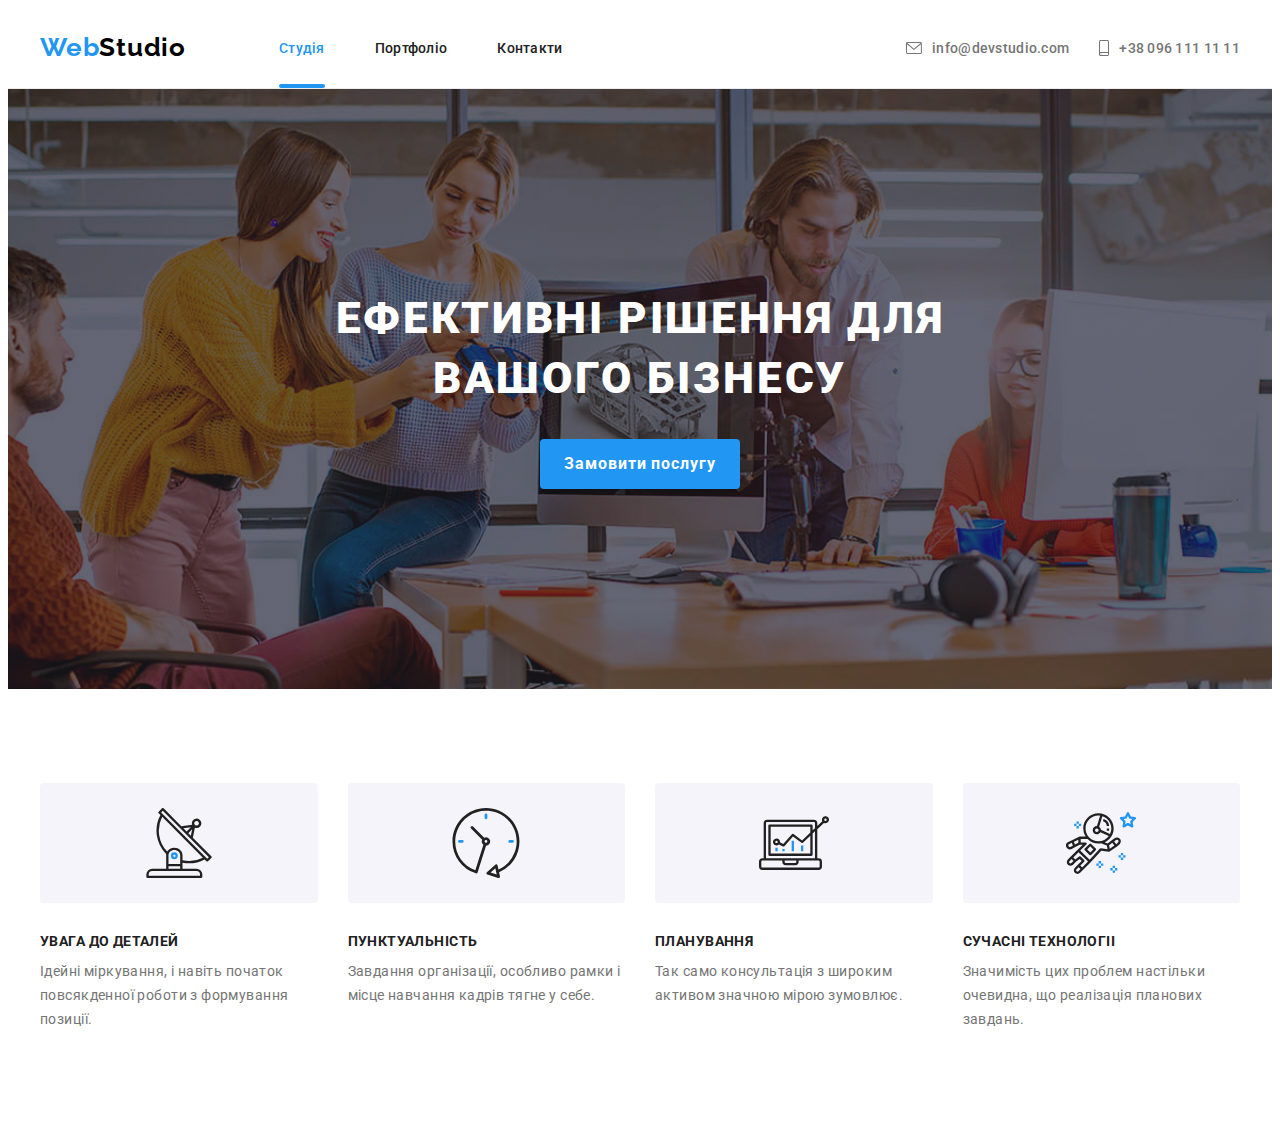
==== commit 9d90e153: "heroy+about" ====
--- a/index.html
+++ b/index.html
@@ -18,9 +18,8 @@
 </head>
 
 <body data-page>
+
 	<!--шапка -->
-
-
 	<header class="header">
 		<div class="container header__container">
 			<a class="link logo header__logo" href="/" lang="en"><span class="logo__part">Web</span>Studio</a>
@@ -34,13 +33,14 @@
 			</nav>
 			<ul class="list header__addres">
 				<li class="header__contact">
-					<a class="link header__link" href="mailto:info@devstudio.com"><svg class="header__icon" width="16px"
-							height="12px">
+					<a class="link header__link header__link--top" href="mailto:info@devstudio.com"><svg class="header__icon"
+							width="16px" height="12px">
 							<use href="./images/icons.svg#envelope"></use>
 						</svg> info@devstudio.com</a>
 				</li>
 				<li class="header__contact">
-					<a class="link header__link" href="tel:+380961111111"><svg class="header__icon" width="10px" height="16px">
+					<a class="link header__link header__link--bottom" href="tel:+380961111111"><svg class="header__icon"
+							width="10px" height="16px">
 							<use href="./images/icons.svg#smartphone"></use>
 						</svg>+38 096 111 11 11</a>
 				</li>
@@ -51,17 +51,19 @@
 	<main>
 		<!-- Секція Герой Hero-->
 		<section class="hero hero__bg">
+
 			<div class="container hero__container ">
 				<h1 class="hero__title">Ефективні рішення для вашого бізнесу</h1>
 				<button class="btn btn__hero" data-modal-open type="button">Замовити послугу</button>
 			</div>
 		</section>
+
 		<!-- Section about  Особенности -->
 		<section class="about">
 			<div class="container about__container">
 				<h2 class="visually-hidden">Особенности</h2>
-				<ul class="list about__list card-set">
-					<li class="about__item card-set__item">
+				<ul class="list about__list  card-set">
+					<li class=" card-set__item">
 						<div class="about__icon">
 							<svg width="70" height="70">
 								<use href="./images/icons.svg#antenna"></use>
@@ -71,7 +73,7 @@
 						<p class="about__text">Ідейні міркування, і навіть початок повсякденної роботи з формування позиції.</p>
 					</li>
 
-					<li class="about__item card-set__item">
+					<li class=" card-set__item">
 						<div class="about__icon">
 							<svg width="70" height="70">
 								<use href="./images/icons.svg#clock"></use>
@@ -82,7 +84,7 @@
 							Завдання організації, особливо рамки і місце навчання кадрів тягне у себе.
 						</p>
 					</li>
-					<li class="about__item card-set__item">
+					<li class=" card-set__item">
 						<div class="about__icon">
 							<svg width="70" height="70">
 								<use href="./images/icons.svg#diagram"></use>
@@ -93,7 +95,7 @@
 							Так само консультація з широким активом значною мірою зумовлює.
 						</p>
 					</li>
-					<li class="about__item card-set__item">
+					<li class=" card-set__item">
 						<div class="about__icon">
 							<svg width="70" height="70">
 								<use href="./images/icons.svg#astronaut"></use>
@@ -108,7 +110,7 @@
 		</section>
 
 		<!-- Section work  Чем мы занимаемся-->
-		<section class="work">
+		<!-- <section class="work">
 			<div class="container work__container">
 				<h2 class="work__title title">Чим ми займаємося</h2>
 				<ul class=" list work__list card-set">
@@ -135,9 +137,9 @@
 					</li>
 				</ul>
 			</div>
-		</section>
+		</section> -->
 		<!-- Section team -->
-		<section class="team">
+		<!-- <section class="team">
 			<div class="container team__container">
 				<h2 class="team__title title">Наша команда</h2>
 				<ul class="team__list list card-set ">
@@ -308,10 +310,10 @@
 					</li>
 				</ul>
 			</div>
-		</section>
+		</section> -->
 
 		<!-- Section clients -->
-		<section class="clients">
+		<!-- <section class="clients">
 			<div class="container clients__container">
 				<h2 class="clients__title title">Постійні клієнти</h2>
 				<ul class="list clients__list">
@@ -361,11 +363,11 @@
 				</ul>
 
 			</div>
-		</section>
+		</section> -->
 	</main>
 
 	<!-- Footer       Подвал-->
-	<footer class="footer">
+	<!-- <footer class="footer">
 		<div class="container footer__container">
 			<div class="footer__contact">
 				<a class="link logo footer__logo" lang="en" href="/"><span class="logo__part">Web</span>Studio</a>
@@ -436,7 +438,7 @@
 
 		</div>
 
-	</footer>
+	</footer> -->
 
 	<!-- Modal window -->
 
--- a/css/main.css
+++ b/css/main.css
@@ -95,20 +95,34 @@
   -ms-flex-wrap: wrap;
       flex-wrap: wrap;
   gap: var(--indent);
-  width: 100%;
 }
 
 .card-set__item {
   -ms-flex-preferred-size: calc((100% - var(--indent) * (var(--items) - 1)) / var(--items));
       flex-basis: calc((100% - var(--indent) * (var(--items) - 1)) / var(--items));
+  width: 100%;
 }
 
 .container {
-  width: 1200px;
   padding-right: 15px;
   padding-left: 15px;
   margin-right: auto;
   margin-left: auto;
+}
+@media screen and (min-width: 480px) {
+  .container {
+    width: 480px;
+  }
+}
+@media screen and (min-width: 768px) {
+  .container {
+    width: 768px;
+  }
+}
+@media screen and (min-width: 1200px) {
+  .container {
+    width: 1200px;
+  }
 }
 
 .logo {
@@ -122,7 +136,6 @@
 .header__logo {
   padding-top: 24px;
   padding-bottom: 25px;
-  margin-right: 93px;
   color: #000000;
 }
 
@@ -191,20 +204,43 @@
 
 .header__link {
   display: block;
-  padding-top: 32px;
-  padding-bottom: 32px;
   -webkit-transition: color 250ms cubic-bezier(0.4, 0, 0.2, 1);
   transition: color 250ms cubic-bezier(0.4, 0, 0.2, 1);
 }
+@media screen and (min-width: 1200px) {
+  .header__link {
+    padding-top: 32px;
+    padding-bottom: 32px;
+  }
+}
 .header__link:hover, .header__link:focus {
   color: var(--accent-color);
 }
 
-.header__addres {
-  display: -webkit-box;
-  display: -ms-flexbox;
-  display: flex;
-  gap: 50px;
+@media screen and (max-width: 767px) {
+  .header__addres {
+    display: none;
+  }
+}
+@media screen and (min-width: 768px) and (max-width: 1199px) {
+  .header__addres {
+    display: -webkit-box;
+    display: -ms-flexbox;
+    display: flex;
+    -webkit-box-orient: vertical;
+    -webkit-box-direction: normal;
+        -ms-flex-direction: column;
+            flex-direction: column;
+    gap: 10px;
+  }
+}
+@media screen and (min-width: 1200px) {
+  .header__addres {
+    display: -webkit-box;
+    display: -ms-flexbox;
+    display: flex;
+    gap: 30px;
+  }
 }
 
 .header__link {
@@ -214,16 +250,31 @@
   -webkit-box-align: center;
       -ms-flex-align: center;
           align-items: center;
+  gap: 8px;
   font-weight: 500;
   font-size: 14px;
   line-height: 1.1428571429;
   letter-spacing: 0.02em;
   color: var(--secondary-txt-cl);
 }
+@media screen and (min-width: 1200px) {
+  .header__link {
+    gap: 10px;
+  }
+}
+@media screen and (min-width: 768px) and (max-width: 1199px) {
+  .header__link--top {
+    padding-top: 21px;
+  }
+}
+@media screen and (min-width: 768px) and (max-width: 1199px) {
+  .header__link--bottom {
+    padding-bottom: 21px;
+  }
+}
 
 .header__icon {
   fill: currentColor;
-  margin-right: 10px;
 }
 
 .nav {
@@ -231,6 +282,21 @@
   display: -ms-flexbox;
   display: flex;
   margin-right: auto;
+}
+@media screen and (max-width: 767px) {
+  .nav {
+    display: none;
+  }
+}
+@media screen and (min-width: 768px) and (max-width: 1199px) {
+  .nav {
+    margin-left: 88px;
+  }
+}
+@media screen and (min-width: 1200px) {
+  .nav {
+    margin-left: 93px;
+  }
 }
 
 .nav__list {
@@ -282,29 +348,64 @@
   max-width: 1600px;
   max-height: 600px;
   background-color: #c4c4c4;
-  background-image: -webkit-gradient(linear, left top, right top, from(rgba(47, 48, 58, 0.4)), to(rgba(47, 48, 58, 0.4))), url(../images/hero/bg-hero.jpg);
-  background-image: linear-gradient(to right, rgba(47, 48, 58, 0.4), rgba(47, 48, 58, 0.4)), url(../images/hero/bg-hero.jpg);
   margin-left: auto;
   margin-right: auto;
   background-repeat: no-repeat;
   background-position: center;
   background-size: cover;
+  background-image: -webkit-gradient(linear, left top, right top, from(rgba(47, 48, 58, 0.4)), to(rgba(47, 48, 58, 0.4))), url(../images/hero/img@1x-sm.jpg);
+  background-image: linear-gradient(to right, rgba(47, 48, 58, 0.4), rgba(47, 48, 58, 0.4)), url(../images/hero/img@1x-sm.jpg);
+}
+@media (min-device-pixel-ratio: 2), (-webkit-min-device-pixel-ratio: 2), (min-resolution: 192dpi), (min-resolution: 2dppx) {
+  .hero__bg {
+    background-image: -webkit-gradient(linear, left top, right top, from(rgba(47, 48, 58, 0.4)), to(rgba(47, 48, 58, 0.4))), url(../images/hero/img@2x-sm.jpg);
+    background-image: linear-gradient(to right, rgba(47, 48, 58, 0.4), rgba(47, 48, 58, 0.4)), url(../images/hero/img@2x-sm.jpg);
+  }
+}
+@media screen and (min-width: 768px) {
+  .hero__bg {
+    background-image: -webkit-gradient(linear, left top, right top, from(rgba(47, 48, 58, 0.4)), to(rgba(47, 48, 58, 0.4))), url(../images/hero/img@1x-md.jpg);
+    background-image: linear-gradient(to right, rgba(47, 48, 58, 0.4), rgba(47, 48, 58, 0.4)), url(../images/hero/img@1x-md.jpg);
+  }
+}
+@media screen and (min-width: 768px) and (min-device-pixel-ratio: 2), screen and (min-width: 768px) and (-webkit-min-device-pixel-ratio: 2), screen and (min-width: 768px) and (min-resolution: 192dpi), screen and (min-width: 768px) and (min-resolution: 2dppx) {
+  .hero__bg {
+    background-image: -webkit-gradient(linear, left top, right top, from(rgba(47, 48, 58, 0.4)), to(rgba(47, 48, 58, 0.4))), url(../images/hero/img@2x-md.jpg);
+    background-image: linear-gradient(to right, rgba(47, 48, 58, 0.4), rgba(47, 48, 58, 0.4)), url(../images/hero/img@2x-md.jpg);
+  }
+}
+@media screen and (min-width: 1200px) {
+  .hero__bg {
+    background-image: -webkit-gradient(linear, left top, right top, from(rgba(47, 48, 58, 0.4)), to(rgba(47, 48, 58, 0.4))), url(../images/hero/img@1x-lg.jpg);
+    background-image: linear-gradient(to right, rgba(47, 48, 58, 0.4), rgba(47, 48, 58, 0.4)), url(../images/hero/img@1x-lg.jpg);
+  }
+}
+@media screen and (min-width: 1200px) and (min-device-pixel-ratio: 2), screen and (min-width: 1200px) and (-webkit-min-device-pixel-ratio: 2), screen and (min-width: 1200px) and (min-resolution: 192dpi), screen and (min-width: 1200px) and (min-resolution: 2dppx) {
+  .hero__bg {
+    background-image: -webkit-gradient(linear, left top, right top, from(rgba(47, 48, 58, 0.4)), to(rgba(47, 48, 58, 0.4))), url(../images/hero/img@2x-lg.jpg);
+    background-image: linear-gradient(to right, rgba(47, 48, 58, 0.4), rgba(47, 48, 58, 0.4)), url(../images/hero/img@2x-lg.jpg);
+  }
 }
 
 .hero__container {
-  width: 696px;
+  max-width: 696px;
 }
 
 .hero__title {
   margin-bottom: 30px;
   font-weight: 900;
-  font-size: 44px;
+  font-size: 26px;
   line-height: 1.36;
   text-align: center;
   letter-spacing: 0.06em;
   text-transform: uppercase;
   color: #ffffff;
 }
+@media screen and (min-width: 1200px) {
+  .hero__title {
+    font-size: 44px;
+  }
+}
 
 .title {
   font-weight: 700;
@@ -316,7 +417,14 @@
 }
 
 .about {
-  padding-top: 94px;
+  padding-top: 60px;
+  padding-bottom: 60px;
+}
+@media screen and (min-width: 1200px) {
+  .about {
+    padding-top: 94px;
+    padding-bottom: 94px;
+  }
 }
 
 .about,
@@ -324,19 +432,20 @@
   background-color: var(--bg-light-cl);
 }
 
-.about__list {
-  display: -webkit-box;
-  display: -ms-flexbox;
-  display: flex;
-  gap: var(--indent);
-  -ms-flex-preferred-size: calc((100% - 90px) / 4);
-      flex-basis: calc((100% - 90px) / 4);
-  -ms-flex-wrap: wrap;
-      flex-wrap: wrap;
-}
-
-.about__item {
-  max-width: 270px;
+@media screen and (max-width: 767px) {
+  .about__list {
+    --items: 1;
+  }
+}
+@media screen and (min-width: 768px) {
+  .about__list {
+    --items: 2;
+  }
+}
+@media screen and (min-width: 1200px) {
+  .about__list {
+    --items: 4;
+  }
 }
 
 .about__icon {
@@ -349,7 +458,7 @@
   -webkit-box-align: center;
       -ms-flex-align: center;
           align-items: center;
-  width: 270px;
+  width: 100%;
   height: 120px;
   background-color: #f5f4fa;
   border-radius: 4px;
@@ -368,6 +477,11 @@
   line-height: 1.1428571429;
   text-transform: uppercase;
   color: var(--main-txt-cl);
+}
+@media screen and (max-width: 767px) {
+  .about__title {
+    text-align: center;
+  }
 }
 
 .about__text {
@@ -587,7 +701,7 @@
   font-family: var(--main-font);
   font-weight: 700;
   font-size: 14px;
-  line-height: calc 1.1428571429;
+  line-height: 1.1428571429;
   letter-spacing: 0.03em;
   text-transform: uppercase;
   color: #ffffff;
@@ -653,8 +767,8 @@
 
 .modal {
   position: absolute;
-  width: 528px;
-  min-height: 581px;
+  height: 609px;
+  width: 450px;
   top: 50%;
   left: 50%;
   -webkit-transform: translate(-50%, -50%) scale(1) rotate(0);
@@ -670,6 +784,12 @@
           box-shadow: 0px 1px 3px rgba(0, 0, 0, 0.12), 0px 1px 1px rgba(0, 0, 0, 0.14), 0px 2px 1px rgba(0, 0, 0, 0.2);
   border-radius: 4px;
 }
+@media screen and (min-width: 1200px) {
+  .modal {
+    width: 528px;
+    height: 581px;
+  }
+}
 
 .close__btn {
   position: absolute;
@@ -714,13 +834,9 @@
   color: #212121;
 }
 
-.register-form__group {
-  margin-bottom: 20px;
-}
-
 .register-form__wrap {
   display: block;
-  margin-bottom: false;
+  margin-bottom: 10px;
   position: relative;
 }
 
@@ -738,7 +854,6 @@
   width: 100%;
   padding: 11px;
   padding-left: 40px;
-  margin-bottom: 10px;
   -webkit-transition: border-color 250ms cubic-bezier(0.4, 0, 0.2, 1);
   transition: border-color 250ms cubic-bezier(0.4, 0, 0.2, 1);
   border: 1px solid rgba(33, 33, 33, 0.2);
@@ -751,7 +866,7 @@
 
 .register-form__icon {
   position: absolute;
-  bottom: 22px;
+  bottom: 12px;
   left: 12px;
   width: 18px;
   height: 18px;
@@ -764,7 +879,6 @@
   padding: 12px 16px;
   width: 100%;
   height: 120px;
-  /* margin-bottom: 20px; */
   resize: none;
   border: 1px solid rgba(33, 33, 33, 0.2);
   border-radius: 4px;
@@ -845,10 +959,15 @@
 
 .checkbox__text {
   font-family: var(--main-font);
-  font-size: 14px;
+  font-size: 12px;
   line-height: 1.7142857143;
   letter-spacing: 0.03em;
   color: #757575;
+}
+@media screen and (min-width: 1200px) {
+  .checkbox__text {
+    font-size: 14px;
+  }
 }
 
 .checkbox__link {
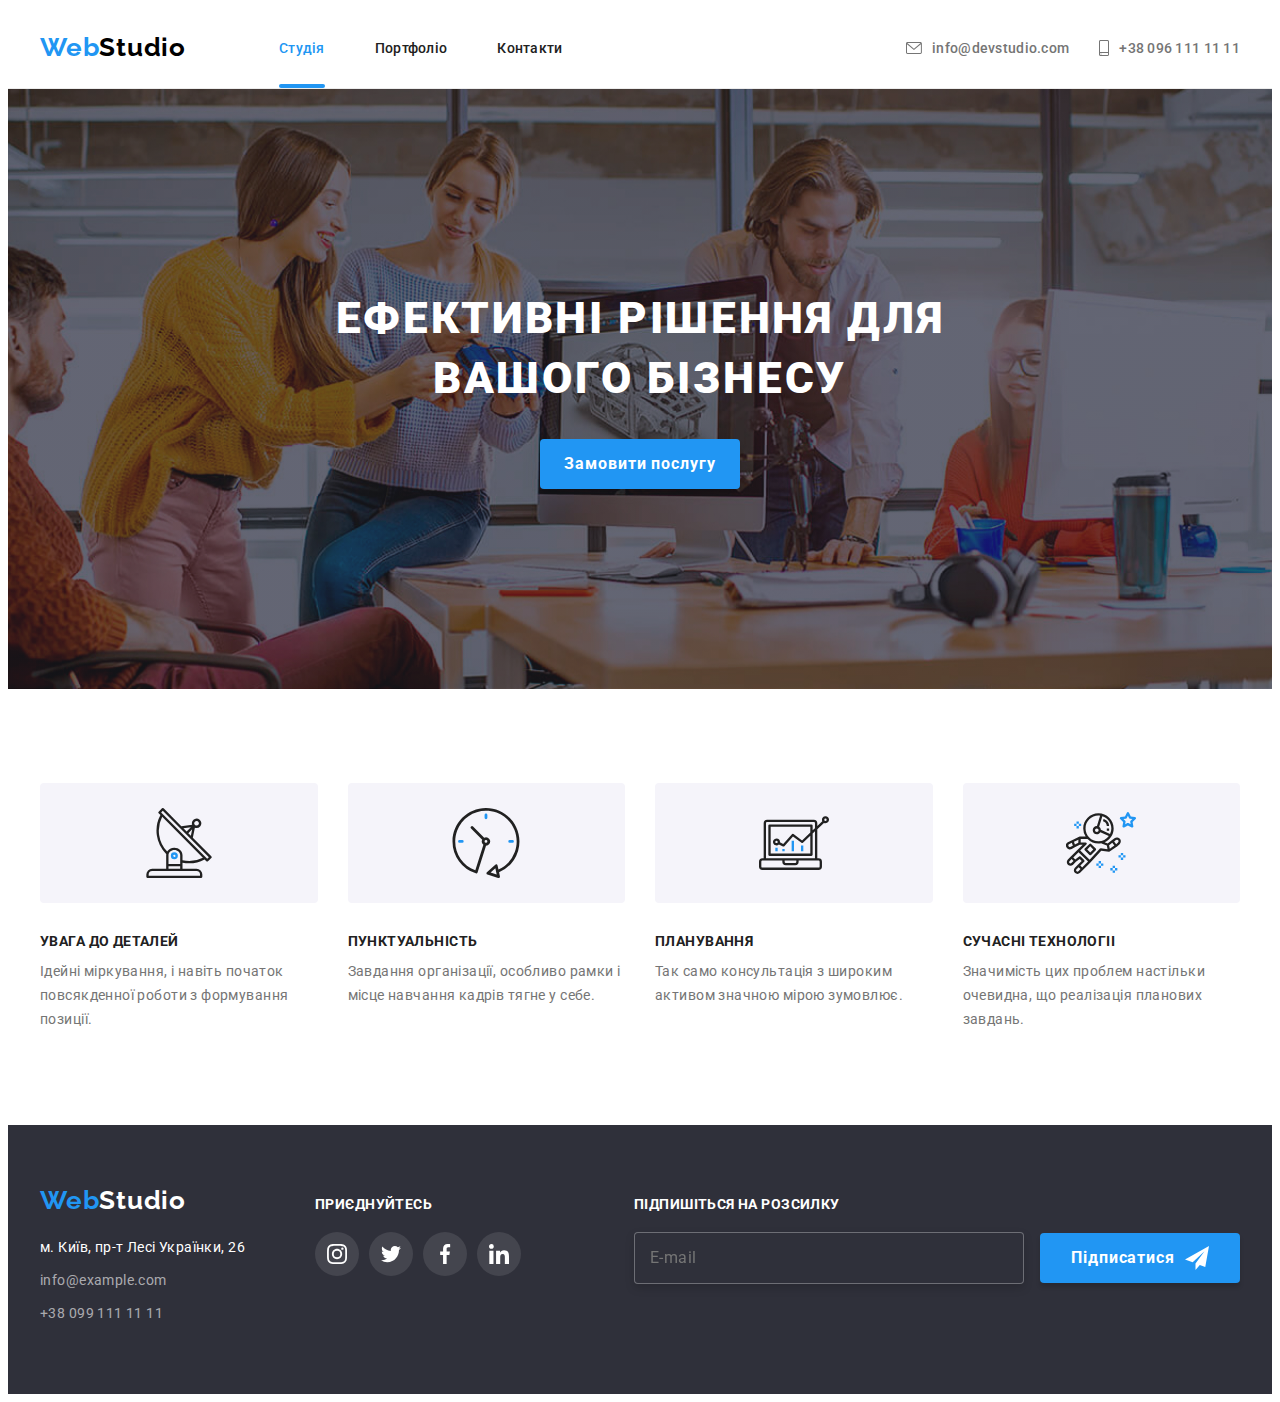
==== commit f458b38e: "header+footer" ====
--- a/index.html
+++ b/index.html
@@ -23,6 +23,13 @@
 	<header class="header">
 		<div class="container header__container">
 			<a class="link logo header__logo" href="/" lang="en"><span class="logo__part">Web</span>Studio</a>
+
+			<button class="menu__btn" type="button" data-menu-open>
+				<svg width="40" height="40">
+					<use href="./images/icons.svg#menu"></use>
+				</svg>
+			</button>
+
 			<nav class="nav">
 				<ul class="list nav__list">
 					<li class="nav__item"><a class="link nav__link nav__link--current " href="./index.html">Студія</a>
@@ -367,7 +374,7 @@
 	</main>
 
 	<!-- Footer       Подвал-->
-	<!-- <footer class="footer">
+	<footer class="footer">
 		<div class="container footer__container">
 			<div class="footer__contact">
 				<a class="link logo footer__logo" lang="en" href="/"><span class="logo__part">Web</span>Studio</a>
@@ -438,7 +445,7 @@
 
 		</div>
 
-	</footer> -->
+	</footer>
 
 	<!-- Modal window -->
 
@@ -497,7 +504,52 @@
 
 	</div>
 
+	<!-- Mobile menu -->
+
+
+	<div class="menu__overlay" data-menu>
+		<div class="menu__container">
+			<button class="menu__btn menu__btn-close" type="button" data-menu-close>
+				<svg class="menu__close" width="40" height="40">
+					<use href="./images/icons.svg#menu-close"></use>
+				</svg>
+			</button>
+			<ul class="list menu__list">
+				<li class="menu__item"><a class="link menu__link menu__link--current " href="./index.html">Студія</a>
+				</li>
+				<li class="menu__item"><a class="link menu__link" href="./portfolio.html">Портфоліо</a></li>
+				<li class="menu__item"><a class="link menu__link" href="">Контакти</a></li>
+			</ul>
+
+			<ul class="list menu__addres">
+				<li class="menu__contact">
+					<a class="link menu__tel" href="tel:+380961111111">+38 096 111 11 11</a>
+				</li>
+				<li class="menu__contact">
+					<a class="link menu__email" href="mailto:info@devstudio.com">info@devstudio.com</a>
+				</li>
+
+			</ul>
+
+			<ul class="menu__social list">
+				<li class="menu-social__items">
+					<a class="menu-social__link link" href="">Instagram</a>
+				</li>
+				<li class="menu-social__items">
+					<a class="menu-social__link link" href="">Twitter</a>
+				</li>
+				<li class="menu-social__items">
+					<a class="menu-social__link link" href="">Facebook</a>
+				</li>
+				<li class="menu-social__items">
+					<a class="menu-social__link link" href="">LinkedIn</a>
+				</li>
+			</ul>
+		</div>
+	</div>
+
 	<script src="./js/modal.js"></script>
+	<script src="./js/menu.js"></script>
 </body>
 
 </html>--- a/css/main.css
+++ b/css/main.css
@@ -189,6 +189,162 @@
   fill: currentColor;
 }
 
+.menu__btn {
+  display: -webkit-inline-box;
+  display: -ms-inline-flexbox;
+  display: inline-flex;
+  -webkit-box-pack: center;
+      -ms-flex-pack: center;
+          justify-content: center;
+  -webkit-box-align: center;
+      -ms-flex-align: center;
+          align-items: center;
+  width: 40px;
+  height: 40px;
+  background-color: transparent;
+  border: none;
+  cursor: pointer;
+  margin-left: auto;
+}
+@media screen and (min-width: 768px) {
+  .menu__btn {
+    display: none;
+  }
+}
+
+.menu__overlay {
+  position: fixed;
+  top: 0;
+  left: 0;
+  z-index: 100;
+  opacity: 0;
+  pointer-events: none;
+  visibility: hidden;
+  -webkit-transition: opacity 250ms cubic-bezier(0.4, 0, 0.2, 1), visibility 250ms cubic-bezier(0.4, 0, 0.2, 1);
+  transition: opacity 250ms cubic-bezier(0.4, 0, 0.2, 1), visibility 250ms cubic-bezier(0.4, 0, 0.2, 1);
+  width: 100%;
+  height: 100%;
+  -webkit-box-shadow: 0px 4px 8px rgba(0, 0, 0, 0.04), 0px 2px 4px rgba(0, 0, 0, 0.08), 0px 1px 3px rgba(0, 0, 0, 0.16);
+          box-shadow: 0px 4px 8px rgba(0, 0, 0, 0.04), 0px 2px 4px rgba(0, 0, 0, 0.08), 0px 1px 3px rgba(0, 0, 0, 0.16);
+}
+@media screen and (min-width: 768px) {
+  .menu__overlay {
+    display: none;
+  }
+}
+.menu__overlay.is-open {
+  opacity: 1;
+  pointer-events: initial;
+  visibility: visible;
+}
+
+.menu__container {
+  position: relative;
+  display: -webkit-box;
+  display: -ms-flexbox;
+  display: flex;
+  -webkit-box-orient: vertical;
+  -webkit-box-direction: normal;
+      -ms-flex-direction: column;
+          flex-direction: column;
+  max-width: 480px;
+  height: 100%;
+  background: #ffffff;
+  padding: 48px 40px;
+  -webkit-transform: translateX(100%);
+          transform: translateX(100%);
+  -webkit-transition: -webkit-transform 250ms cubic-bezier(0.4, 0, 0.2, 1);
+  transition: -webkit-transform 250ms cubic-bezier(0.4, 0, 0.2, 1);
+  transition: transform 250ms cubic-bezier(0.4, 0, 0.2, 1);
+  transition: transform 250ms cubic-bezier(0.4, 0, 0.2, 1), -webkit-transform 250ms cubic-bezier(0.4, 0, 0.2, 1);
+}
+.menu__overlay.is-open .menu__container {
+  -webkit-transform: translateX(0);
+          transform: translateX(0);
+}
+
+.menu__close {
+  position: absolute;
+  top: 10px;
+  right: 15px;
+  -webkit-transition: fill 250ms cubic-bezier(0.4, 0, 0.2, 1);
+  transition: fill 250ms cubic-bezier(0.4, 0, 0.2, 1);
+}
+.menu__close:hover, .menu__close:focus {
+  fill: var(--accent-color);
+}
+
+.menu__list {
+  margin-bottom: auto;
+  font-family: var(--main-font);
+  font-weight: 500;
+  font-size: 40px;
+  line-height: 1.175;
+  letter-spacing: 0.02em;
+  color: var(--main-txt-cl);
+}
+
+.menu__item:not(:last-child) {
+  margin-bottom: 32px;
+}
+
+.menu__link {
+  display: block;
+  -webkit-transition: color 250ms cubic-bezier(0.4, 0, 0.2, 1);
+  transition: color 250ms cubic-bezier(0.4, 0, 0.2, 1);
+}
+.menu__link:hover, .menu__link:focus {
+  color: var(--accent-color);
+}
+.menu__link--current {
+  color: var(--accent-color);
+}
+
+.menu__tel {
+  display: block;
+  margin-bottom: 32px;
+  font-weight: 500;
+  font-size: 34px;
+  line-height: 1.1764705882;
+  letter-spacing: 0.02em;
+  color: var(--accent-color);
+}
+
+.menu__email {
+  display: block;
+  margin-bottom: 64px;
+  font-weight: 500;
+  font-size: 24px;
+  line-height: 1.1666666667;
+  letter-spacing: 0.02em;
+  color: var(--secondary-txt-cl);
+}
+
+.menu__social {
+  display: -webkit-box;
+  display: -ms-flexbox;
+  display: flex;
+  -webkit-box-align: center;
+      -ms-flex-align: center;
+          align-items: center;
+  font-weight: 500;
+  font-size: 18px;
+  line-height: 1.22;
+  letter-spacing: 0.02em;
+  color: var(--accent-color);
+}
+
+.menu-social__items:not(:last-child) {
+  border-right: 1px solid rgba(33, 33, 33, 0.2);
+}
+
+.menu-social__link {
+  padding: 10px;
+}
+.menu-social__link:first-child {
+  padding-left: 0;
+}
+
 .header {
   border-bottom: 1px solid #ececec;
 }
@@ -637,22 +793,49 @@
 }
 
 .footer {
+  background-color: var(--bg-dark-cl);
+}
+
+.footer__container {
   padding-top: 60px;
   padding-bottom: 60px;
-  background-color: var(--bg-dark-cl);
-}
-
-.footer__container {
-  display: -webkit-box;
-  display: -ms-flexbox;
-  display: flex;
-  -webkit-box-align: baseline;
-      -ms-flex-align: baseline;
-          align-items: baseline;
-}
-
-.footer__contact {
-  margin-right: 70px;
+  text-align: center;
+}
+@media screen and (min-width: 768px) {
+  .footer__container {
+    display: -webkit-box;
+    display: -ms-flexbox;
+    display: flex;
+    -ms-flex-wrap: wrap;
+        flex-wrap: wrap;
+    -webkit-box-pack: center;
+        -ms-flex-pack: center;
+            justify-content: center;
+  }
+}
+@media screen and (min-width: 1200px) {
+  .footer__container {
+    display: -webkit-box;
+    display: -ms-flexbox;
+    display: flex;
+    -webkit-box-align: baseline;
+        -ms-flex-align: baseline;
+            align-items: baseline;
+    text-align: left;
+  }
+}
+
+@media screen and (min-width: 768px) {
+  .footer__contact {
+    margin-right: 165px;
+    margin-bottom: 60px;
+  }
+}
+@media screen and (min-width: 1200px) {
+  .footer__contact {
+    margin-right: 70px;
+    margin-bottom: 0;
+  }
 }
 
 .footer__addres {
@@ -667,9 +850,22 @@
 .addres__item {
   margin-bottom: 9px;
 }
+@media screen and (max-width: 1199px) {
+  .addres__addres,
+.addres__item {
+    margin-bottom: 8px;
+  }
+}
 
 .addres__contact {
   color: rgba(255, 255, 255, 0.6);
+}
+
+@media screen and (max-width: 767px) {
+  .footer__social {
+    margin-top: 60px;
+    margin-bottom: 60px;
+  }
 }
 
 .social__title {
@@ -692,10 +888,6 @@
   fill: #ffffff;
 }
 
-.footer__subscription {
-  margin-left: auto;
-}
-
 .subscription__title {
   margin-bottom: 20px;
   font-family: var(--main-font);
@@ -707,9 +899,33 @@
   color: #ffffff;
 }
 
+@media screen and (min-width: 768px) and (max-width: 1199px) {
+  .subscription__form {
+    display: -webkit-box;
+    display: -ms-flexbox;
+    display: flex;
+    -webkit-box-orient: vertical;
+    -webkit-box-direction: normal;
+        -ms-flex-direction: column;
+            flex-direction: column;
+    -webkit-box-pack: center;
+        -ms-flex-pack: center;
+            justify-content: center;
+    -webkit-box-align: center;
+        -ms-flex-align: center;
+            align-items: center;
+  }
+}
+
+@media screen and (min-width: 1200px) {
+  .footer__subscription {
+    margin-left: auto;
+  }
+}
+
 .subscription__input {
-  margin-right: 12px;
-  width: 358px;
+  margin-bottom: 20px;
+  width: 450px;
   padding: 15px;
   font-family: var(--main-font);
   font-weight: 400;
@@ -722,6 +938,12 @@
   -webkit-filter: drop-shadow(0px 4px 4px rgba(0, 0, 0, 0.15));
           filter: drop-shadow(0px 4px 4px rgba(0, 0, 0, 0.15));
   border-radius: 4px;
+}
+@media screen and (min-width: 1200px) {
+  .subscription__input {
+    margin-right: 12px;
+    width: 358px;
+  }
 }
 
 .subscription__btn {
@@ -735,6 +957,7 @@
       -ms-flex-pack: center;
           justify-content: center;
   gap: 10px;
+  width: 200px;
 }
 
 .subscription__icon {
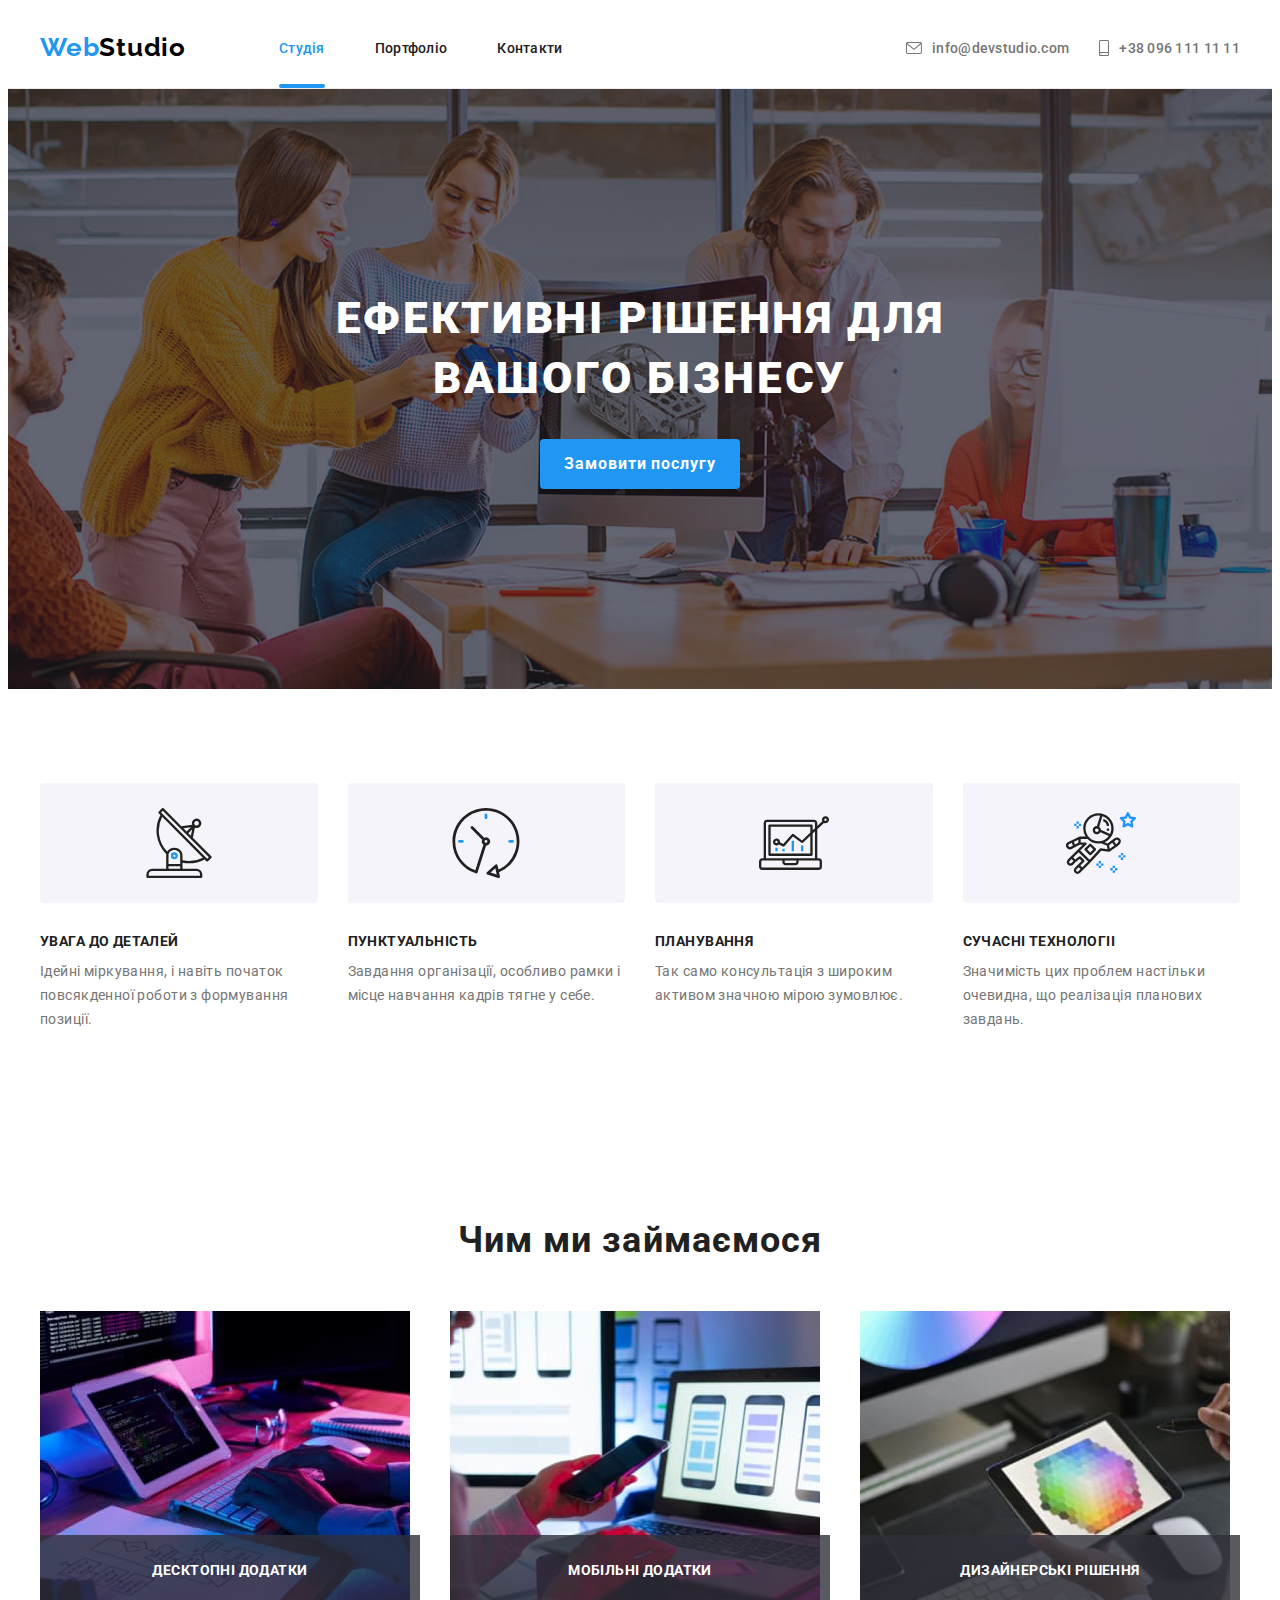
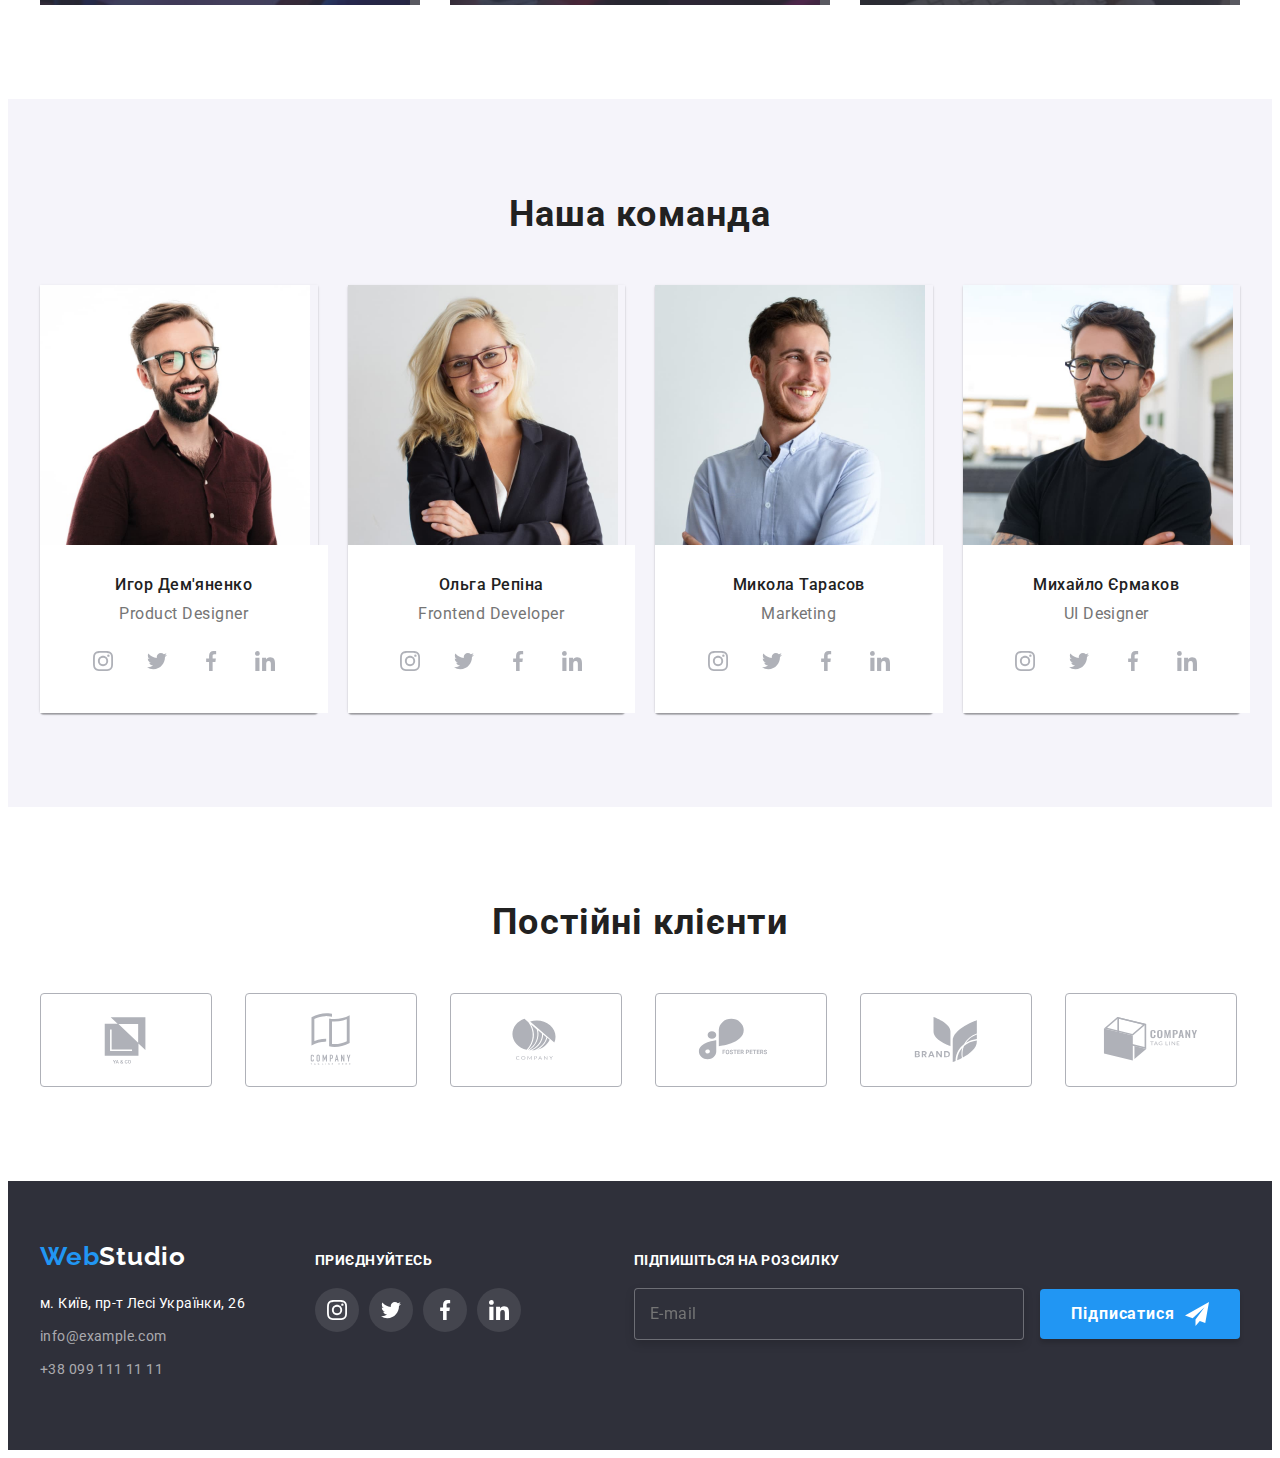
==== commit 55c3762f: "portfolio" ====
--- a/index.html
+++ b/index.html
@@ -70,7 +70,7 @@
 			<div class="container about__container">
 				<h2 class="visually-hidden">Особенности</h2>
 				<ul class="list about__list  card-set">
-					<li class=" card-set__item">
+					<li class="card-set__item">
 						<div class="about__icon">
 							<svg width="70" height="70">
 								<use href="./images/icons.svg#antenna"></use>
@@ -117,7 +117,7 @@
 		</section>
 
 		<!-- Section work  Чем мы занимаемся-->
-		<!-- <section class="work">
+		<section class="work">
 			<div class="container work__container">
 				<h2 class="work__title title">Чим ми займаємося</h2>
 				<ul class=" list work__list card-set">
@@ -144,13 +144,14 @@
 					</li>
 				</ul>
 			</div>
-		</section> -->
+		</section>
+
 		<!-- Section team -->
-		<!-- <section class="team">
+		<section class="team">
 			<div class="container team__container">
 				<h2 class="team__title title">Наша команда</h2>
 				<ul class="team__list list card-set ">
-					<li class="team__item">
+					<li class="team__item card-set__item">
 						<img class="team__image" src="./images/demyanenko.jpg" alt="фото Игоря Демьяненко" width="270"
 							height="260" />
 						<div class="team__wraper card-set__item">
@@ -192,7 +193,7 @@
 							</ul>
 						</div>
 					</li>
-					<li class="team__item">
+					<li class="team__item card-set__item">
 						<img class="team__image" src="./images/repina.jpg" alt="фото Ольги Репиной" width="270" height="260" />
 						<div class="team__wraper card-set__item">
 							<h3 class="team__name">Ольга Репіна</h3>
@@ -233,7 +234,7 @@
 							</ul>
 						</div>
 					</li>
-					<li class="team__item">
+					<li class="team__item card-set__item">
 						<img class="team__image" src="./images/tarasov.jpg" alt="фото Николая Тарасова" width="270" height="260" />
 						<div class="team__wraper card-set__item">
 							<h3 class="team__name">Микола Тарасов</h3>
@@ -274,7 +275,7 @@
 							</ul>
 						</div>
 					</li>
-					<li class="team__item">
+					<li class="team__item card-set__item">
 						<img class="team__image" src="./images/ermakov.jpg" alt="фото Михаила Ермака" width="270" height="260" />
 						<div class="team__wraper card-set__item">
 							<h3 class="team__name">Михайло Єрмаков</h3>
@@ -317,49 +318,49 @@
 					</li>
 				</ul>
 			</div>
-		</section> -->
+		</section>
 
 		<!-- Section clients -->
-		<!-- <section class="clients">
+		<section class="clients">
 			<div class="container clients__container">
 				<h2 class="clients__title title">Постійні клієнти</h2>
-				<ul class="list clients__list">
-					<li class="clients__item">
+				<ul class="list clients__list card-set">
+					<li class="clients__item card-set__item">
 						<a class="link clients__link" href="" target="_blank" rel="noopener norefferer">
 							<svg class="clients__icon" width="106" height="60">
 								<use href="./images/icons.svg#Logo"></use>
 							</svg>
 						</a>
 					</li>
-					<li class="clients__item">
+					<li class="clients__item card-set__item">
 						<a class="link clients__link" href="" target="_blank" rel="noopener norefferer">
 							<svg class="clients__icon" width="106" height="60">
 								<use href="./images/icons.svg#Logo-1"></use>
 							</svg>
 						</a>
 					</li>
-					<li class="clients__item">
+					<li class="clients__item card-set__item">
 						<a class="link clients__link" href="" target="_blank" rel="noopener norefferer">
 							<svg class="clients__icon" width="106" height="60">
 								<use href="./images/icons.svg#Logo-2"></use>
 							</svg>
 						</a>
 					</li>
-					<li class="clients__item">
+					<li class="clients__item card-set__item">
 						<a class="link clients__link" href="" target="_blank" rel="noopener norefferer">
 							<svg class="clients__icon" width="106" height="60">
 								<use href="./images/icons.svg#Logo-3"></use>
 							</svg>
 						</a>
 					</li>
-					<li class="clients__item">
+					<li class="clients__item card-set__item">
 						<a class="link clients__link" href="" target="_blank" rel="noopener norefferer">
 							<svg class="clients__icon" width="106" height="60">
 								<use href="./images/icons.svg#Logo-4"></use>
 							</svg>
 						</a>
 					</li>
-					<li class="clients__item">
+					<li class="clients__item card-set__item">
 						<a class="link clients__link" href="" target="_blank" rel="noopener norefferer">
 							<svg class="clients__icon" width="106" height="60">
 								<use href="./images/icons.svg#Logo-5"></use>
@@ -370,7 +371,7 @@
 				</ul>
 
 			</div>
-		</section> -->
+		</section>
 	</main>
 
 	<!-- Footer       Подвал-->
--- a/css/main.css
+++ b/css/main.css
@@ -341,7 +341,8 @@
 .menu-social__link {
   padding: 10px;
 }
-.menu-social__link:first-child {
+
+.menu-social__items:first-child .menu-social__link {
   padding-left: 0;
 }
 
@@ -565,11 +566,16 @@
 
 .title {
   font-weight: 700;
-  font-size: 36px;
+  font-size: 28px;
   line-height: 1.1666666667;
   text-align: center;
   letter-spacing: 0.03em;
   color: var(--main-txt-cl);
+}
+@media screen and (min-width: 1200px) {
+  .title {
+    font-size: 36px;
+  }
 }
 
 .about {
@@ -649,6 +655,11 @@
   padding-top: 94px;
   padding-bottom: 94px;
 }
+@media screen and (max-width: 1199px) {
+  .work {
+    display: none;
+  }
+}
 
 .work__title {
   margin-bottom: 50px;
@@ -704,14 +715,28 @@
 }
 
 .team__title {
-  margin-bottom: 50px;
-}
-
-.team__list {
-  display: -webkit-box;
-  display: -ms-flexbox;
-  display: flex;
-  gap: var(--indent);
+  margin-bottom: 30px;
+}
+@media screen and (min-width: 1200px) {
+  .team__title {
+    margin-bottom: 50px;
+  }
+}
+
+@media screen and (max-width: 767px) {
+  .team__list {
+    --items: 1;
+  }
+}
+@media screen and (min-width: 768px) {
+  .team__list {
+    --items: 2;
+  }
+}
+@media screen and (min-width: 1200px) {
+  .team__list {
+    --items: 4;
+  }
 }
 
 .team__item {
@@ -754,14 +779,28 @@
 }
 
 .clients__title {
-  margin-bottom: 50px;
-}
-
-.clients__list {
-  display: -webkit-box;
-  display: -ms-flexbox;
-  display: flex;
-  gap: 30px;
+  margin-bottom: 30px;
+}
+@media screen and (min-width: 1200px) {
+  .clients__title {
+    margin-bottom: 50px;
+  }
+}
+
+@media screen and (max-width: 767px) {
+  .clients__list {
+    --items: 2;
+  }
+}
+@media screen and (min-width: 768px) {
+  .clients__list {
+    --items: 3;
+  }
+}
+@media screen and (min-width: 1200px) {
+  .clients__list {
+    --items: 6;
+  }
 }
 
 .clients__link {
@@ -925,7 +964,8 @@
 
 .subscription__input {
   margin-bottom: 20px;
-  width: 450px;
+  width: 100%;
+  max-width: 450px;
   padding: 15px;
   font-family: var(--main-font);
   font-weight: 400;
@@ -938,6 +978,11 @@
   -webkit-filter: drop-shadow(0px 4px 4px rgba(0, 0, 0, 0.15));
           filter: drop-shadow(0px 4px 4px rgba(0, 0, 0, 0.15));
   border-radius: 4px;
+}
+@media screen and (min-width: 768px) {
+  .subscription__input {
+    width: 450px;
+  }
 }
 @media screen and (min-width: 1200px) {
   .subscription__input {
@@ -1216,13 +1261,20 @@
   display: -webkit-box;
   display: -ms-flexbox;
   display: flex;
-  -webkit-box-pack: center;
-      -ms-flex-pack: center;
-          justify-content: center;
-  margin-bottom: 50px;
-}
-.filter__item:not(:last-child) {
-  margin-right: 8px;
+  -ms-flex-wrap: wrap;
+      flex-wrap: wrap;
+  gap: 15px 8px;
+  margin-bottom: 40px;
+}
+@media screen and (min-width: 768px) {
+  .filter {
+    margin-bottom: 30px;
+  }
+}
+@media screen and (min-width: 1200px) {
+  .filter {
+    margin-bottom: 50px;
+  }
 }
 
 .filter__btn {
@@ -1248,8 +1300,14 @@
 }
 
 .examples {
-  padding-top: 94px;
-  padding-bottom: 94px;
+  padding-top: 60px;
+  padding-bottom: 60px;
+}
+@media screen and (min-width: 1200px) {
+  .examples {
+    padding-top: 94px;
+    padding-bottom: 94px;
+  }
 }
 
 .examples__list {
@@ -1258,8 +1316,21 @@
   display: flex;
   -ms-flex-wrap: wrap;
       flex-wrap: wrap;
-  gap: var(--indent);
-  --items: 3;
+}
+@media screen and (min-width: 480px) {
+  .examples__list {
+    --items: 1;
+  }
+}
+@media screen and (min-width: 768px) {
+  .examples__list {
+    --items: 2;
+  }
+}
+@media screen and (min-width: 1200px) {
+  .examples__list {
+    --items: 3;
+  }
 }
 
 .examples__item {
@@ -1320,6 +1391,7 @@
 .examples__name {
   border: 1px solid #eeeeee;
   border-top: none;
+  width: 100%;
   padding-top: 20px;
   padding-bottom: 20px;
   padding-right: 24px;
@@ -1328,6 +1400,7 @@
 
 .examples__title {
   margin-bottom: 4px;
+  width: 100%;
   font-weight: 700;
   font-size: 18px;
   line-height: 2;
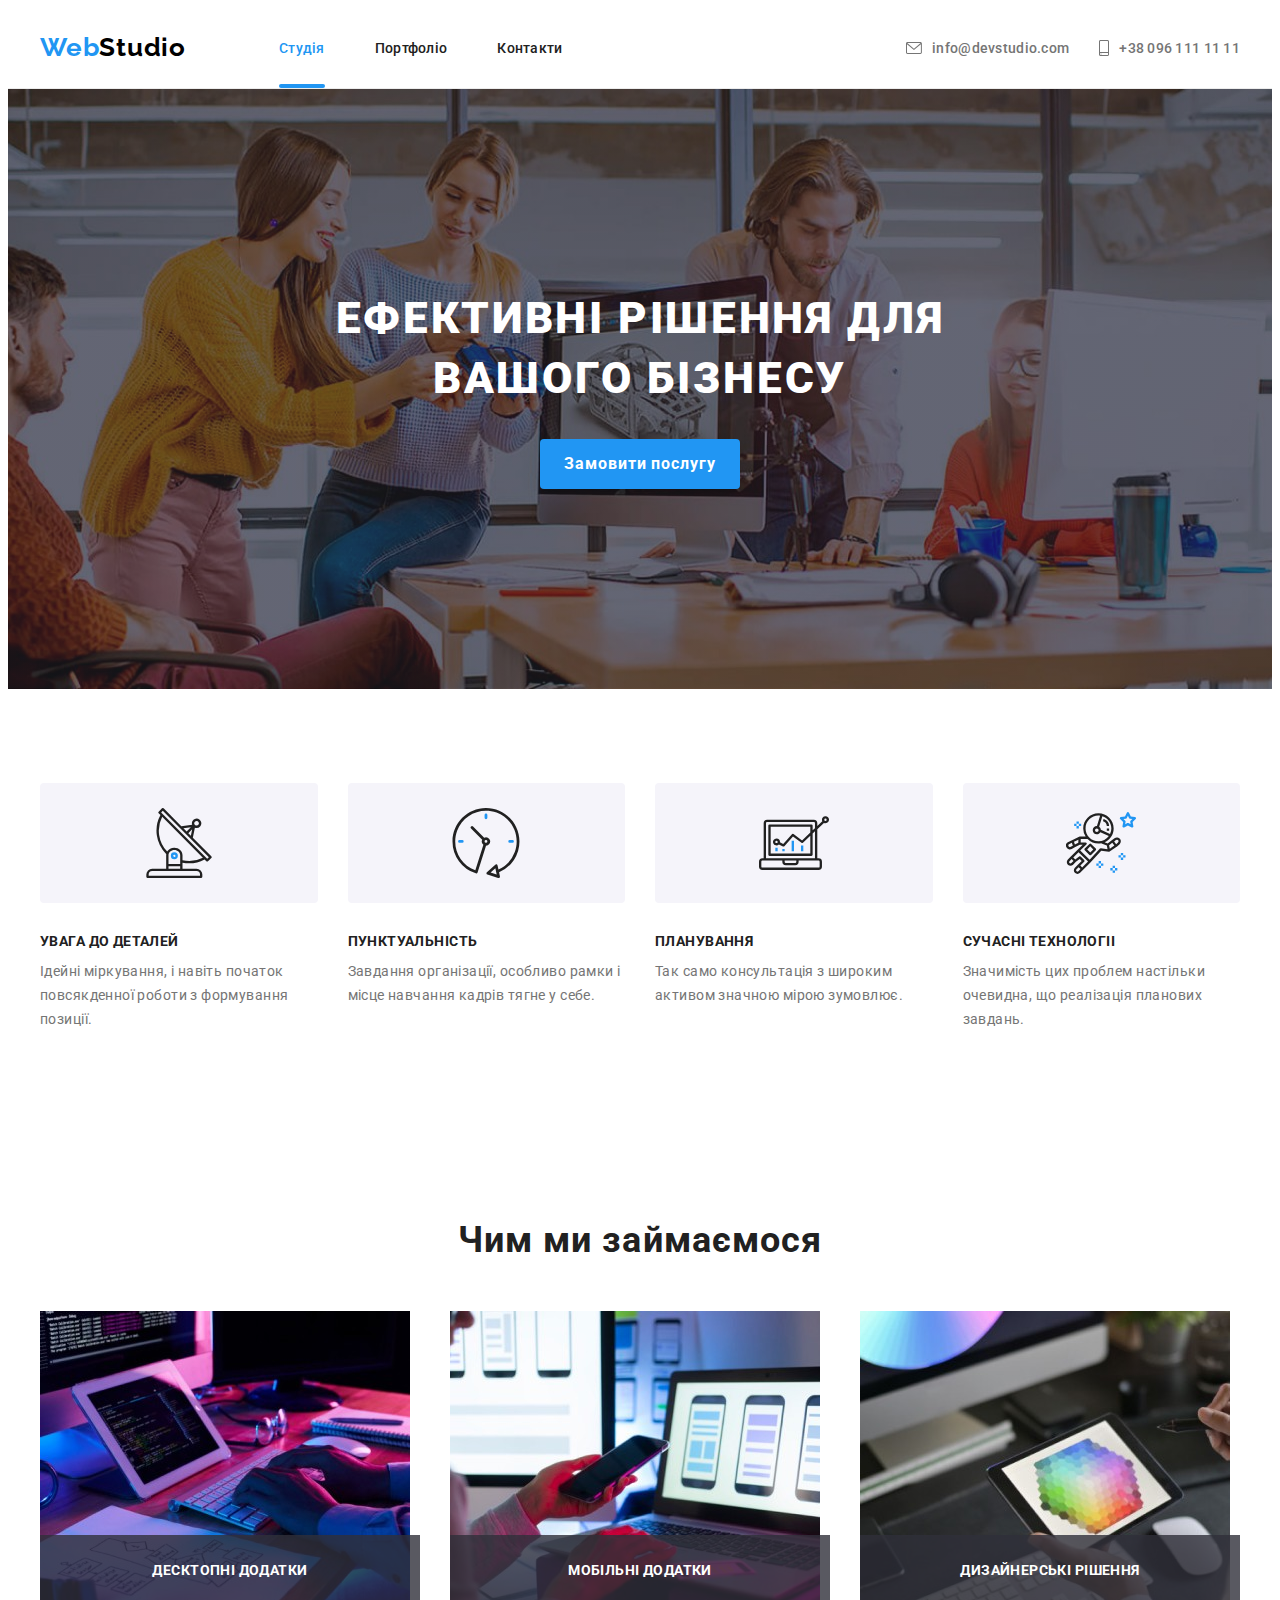
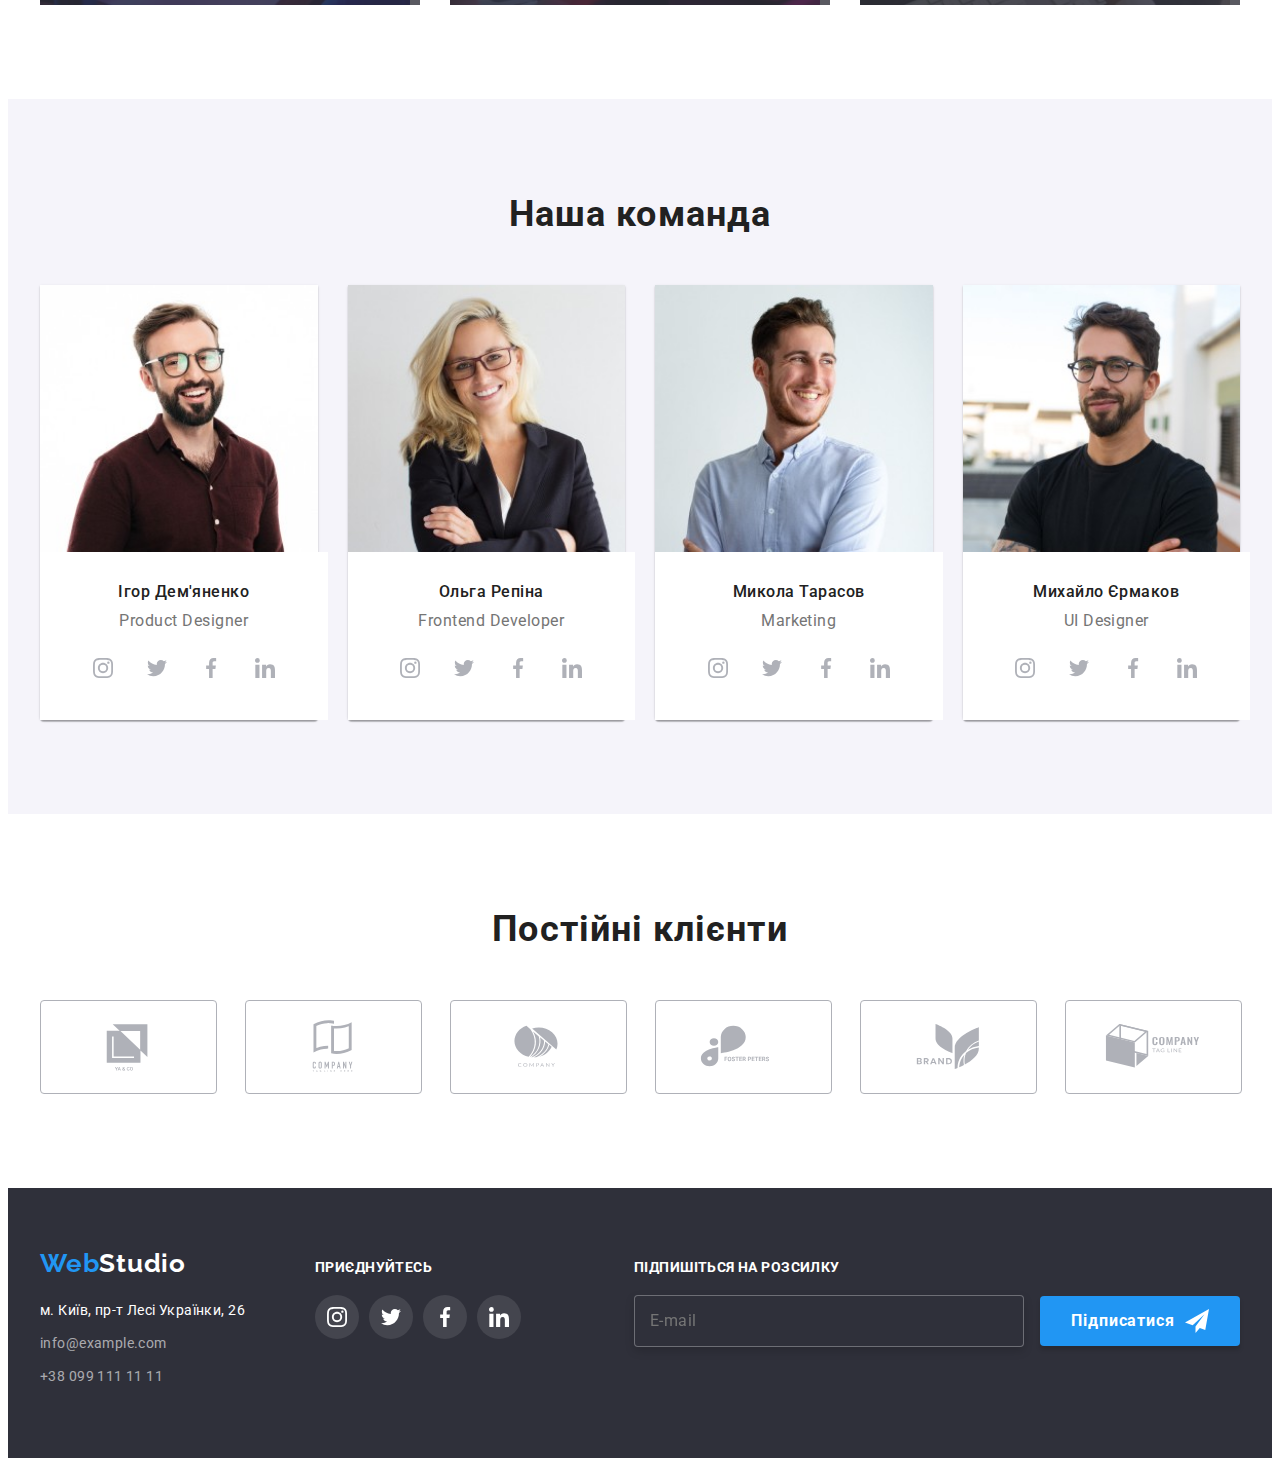
==== commit a316082b: "дз8-1" ====
--- a/index.html
+++ b/index.html
@@ -14,7 +14,7 @@
 		integrity="sha512-wpPYUAdjBVSE4KJnH1VR1HeZfpl1ub8YT/NKx4PuQ5NmX2tKuGu6U/JRp5y+Y8XG2tV+wKQpNHVUX03MfMFn9Q=="
 		crossorigin="anonymous" referrerpolicy="no-referrer" />
 	<link rel="stylesheet" href="./css/main.css" />
-	<link rel="stylesheet" href="./css/styles.css" />
+	<!-- <link rel="stylesheet" href="./css/styles.css" /> -->
 </head>
 
 <body data-page>
@@ -122,22 +122,25 @@
 				<h2 class="work__title title">Чим ми займаємося</h2>
 				<ul class=" list work__list card-set">
 					<li class="work__item card-set__item">
-						<img class="work__image" src="./images/computer.jpg" alt="Руки человека набирают код на клавиатуре"
+						<img class="work__image" srcset="./images/work/img-1@1x_lg.jpg 1x, ./images/work/img-1@2x_lg.jpg 2x"
+							src="./images/work/img-1@1x_lg.jpg" alt="Руки людини набирают код на клавіатурі" width="370"
+							height="294" />
+						<div class="add">
+							<p class="add__text">Десктопні додатки</p>
+						</div>
+					</li>
+					<li class="work__item card-set__item">
+						<img class="work__image" srcset="./images/work/img-2@1x_lg.jpg 1x, ./images/work/img-2@2x_lg.jpg 2x"
+							src="./images/work/img-2@1x_lg.jpg" alt="Руки людини створюють блокову розмітку додатку для телефону"
 							width="370" height="294" />
 						<div class="add">
-							<p class="add__text">Десктопні додатки</p>
+							<p class="add__text">Мобільні додатки</p>
 						</div>
 					</li>
 					<li class="work__item card-set__item">
-						<img class="work__image" src="./images/telephon.jpg"
-							alt="Руки человека создают блоковую разметку приложения для телефона" width="370" height="294" />
-						<div class="add">
-							<p class="add__text">Мобільні додатки</p>
-						</div>
-					</li>
-					<li class="work__item card-set__item">
-						<img class="work__image" src="./images/tablet.jpg"
-							alt="Руки человета выбирают на планшете цвет из палитры цветов" width="370" height="294" />
+						<img class="work__image" srcset="./images/work/img-3@1x_lg.jpg 1x, ./images/work/img-3@2x_lg.jpg 2x"
+							src="./images/work/img-3@1x_lg.jpg" alt="Руки человета выбирают на планшете цвет из палитры цветов"
+							width="370" height="294" />
 						<div class="add">
 							<p class="add__text">Дизайнерські рішення</p>
 						</div>
@@ -152,10 +155,31 @@
 				<h2 class="team__title title">Наша команда</h2>
 				<ul class="team__list list card-set ">
 					<li class="team__item card-set__item">
-						<img class="team__image" src="./images/demyanenko.jpg" alt="фото Игоря Демьяненко" width="270"
-							height="260" />
+
+						<picture>
+							<source media="(min-width:1200px)" srcset="./images/team/img-1@1x_lg.webp 1x,
+									 ./images/team/img-1@2x_lg.webp 2x" type="image/webp" />
+
+							<source media="(min-width:1200px)" srcset="./images/team/img-1@1x_lg.jpg 1x,
+										./images/team/img-1@2x_lg.jpg 2x " type="image/jpg" />
+
+							<source media="(min-width:768px)" srcset="./images/team/img-1@1x_md.webp 1x,
+									 ./images/team/img-1@2x_md.webp 2x" type="image/webp" />
+
+							<source media="(min-width:768px)" srcset="./images/team/img-1@1x_md.jpg 1x,
+										./images/team/img-1@2x_md.jpg 2x " type="image/jpg" />
+
+							<source media="(max-width:767px)" srcset="./images/team/img-1@1x_sm.webp 1x,
+									 ./images/team/img-1@2x_sm.webp 2x" type="image/webp" />
+
+							<source media="(max-width:767px)" srcset="./images/team/img-1@1x_sm.jpg 1x,
+										./images/team/img-1@2x_sm.jpg 2x " type="image/jpg" />
+
+							<img class="team__image" src="./images/team/img-1@1x_sm.jpg" alt="фото Ігоря Дем'яненко" width="450"
+								height="260" />
+						</picture>
 						<div class="team__wraper card-set__item">
-							<h3 class="team__name">Игор Дем'яненко</h3>
+							<h3 class="team__name">Ігор Дем'яненко</h3>
 							<p class="team__profession" lang="en">Product Designer</p>
 							<ul class="list social">
 								<li class="social__item">
@@ -194,7 +218,30 @@
 						</div>
 					</li>
 					<li class="team__item card-set__item">
-						<img class="team__image" src="./images/repina.jpg" alt="фото Ольги Репиной" width="270" height="260" />
+
+						<picture>
+							<source media="(min-width:1200px)" srcset="./images/team/img-2@1x_lg.webp 1x,
+															 ./images/team/img-2@2x_lg.webp 2x" type="image/webp" />
+
+							<source media="(min-width:1200px)" srcset="./images/team/img-2@1x_lg.jpg 1x,
+																./images/team/img-2@2x_lg.jpg 2x " type="image/jpg" />
+
+							<source media="(min-width:768px)" srcset="./images/team/img-2@1x_md.webp 1x,
+															 ./images/team/img-2@2x_md.webp 2x" type="image/webp" />
+
+							<source media="(min-width:768px)" srcset="./images/team/img-2@1x_md.jpg 1x,
+																./images/team/img-2@2x_md.jpg 2x " type="image/jpg" />
+
+							<source media="(max-width:767px)" srcset="./images/team/img-2@1x_sm.webp 1x,
+															 ./images/team/img-2@2x_sm.webp 2x" type="image/webp" />
+
+							<source media="(max-width:767px)" srcset="./images/team/img-2@1x_sm.jpg 1x,
+																./images/team/img-2@2x_sm.jpg 2x " type="image/jpg" />
+
+							<img class="team__image" src="./images/team/img-2@1x_sm.jpg" alt="фото Ольги Рєпіної" width="450"
+								height="260" />
+						</picture>
+
 						<div class="team__wraper card-set__item">
 							<h3 class="team__name">Ольга Репіна</h3>
 							<p class="team__profession" lang="en">Frontend Developer</p>
@@ -235,7 +282,27 @@
 						</div>
 					</li>
 					<li class="team__item card-set__item">
-						<img class="team__image" src="./images/tarasov.jpg" alt="фото Николая Тарасова" width="270" height="260" />
+						<picture>
+							<source media="(min-width:1200px)" srcset="./images/team/img-3@1x_lg.webp 1x,
+																						 ./images/team/img-3@2x_lg.webp 2x" type="image/webp" />
+
+							<source media="(min-width:1200px)" srcset="./images/team/img-3@1x_lg.jpg 1x,
+																							./images/team/img-3@2x_lg.jpg 2x " type="image/jpg" />
+
+							<source media="(min-width:768px)" srcset="./images/team/img-3@1x_md.webp 1x,
+																						 ./images/team/img-3@2x_md.webp 2x" type="image/webp" />
+
+							<source media="(min-width:768px)" srcset="./images/team/img-3@1x_md.jpg 1x,
+																							./images/team/img-3@2x_md.jpg 2x " type="image/jpg" />
+
+							<source media="(max-width:767px)" srcset="./images/team/img-3@1x_sm.webp 1x,
+																						 ./images/team/img-3@2x_sm.webp 2x" type="image/webp" />
+
+							<source media="(max-width:767px)" srcset="./images/team/img-3@1x_sm.jpg 1x,
+																							./images/team/img-3@2x_sm.jpg 2x " type="image/jpg" />
+							<img class="team__image" src="./images/team/img-3@1x_sm.jpg" alt="фото Миколи Тарасова" width="450"
+								height="260" />
+						</picture>
 						<div class="team__wraper card-set__item">
 							<h3 class="team__name">Микола Тарасов</h3>
 							<p class="team__profession" lang="en">Marketing</p>
@@ -276,7 +343,27 @@
 						</div>
 					</li>
 					<li class="team__item card-set__item">
-						<img class="team__image" src="./images/ermakov.jpg" alt="фото Михаила Ермака" width="270" height="260" />
+						<picture>
+							<source media="(min-width:1200px)" srcset="./images/team/img-4@1x_lg.webp 1x,
+																													 ./images/team/img-4@2x_lg.webp 2x" type="image/webp" />
+
+							<source media="(min-width:1200px)" srcset="./images/team/img-4@1x_lg.jpg 1x,
+																														./images/team/img-4@2x_lg.jpg 2x " type="image/jpg" />
+
+							<source media="(min-width:768px)" srcset="./images/team/img-4@1x_md.webp 1x,
+																													 ./images/team/img-4@2x_md.webp 2x" type="image/webp" />
+
+							<source media="(min-width:768px)" srcset="./images/team/img-4@1x_md.jpg 1x,
+																														./images/team/img-4@2x_md.jpg 2x " type="image/jpg" />
+
+							<source media="(max-width:767px)" srcset="./images/team/img-4@1x_sm.webp 1x,
+																													 ./images/team/img-4@2x_sm.webp 2x" type="image/webp" />
+
+							<source media="(max-width:767px)" srcset="./images/team/img-4@1x_sm.jpg 1x,
+																														./images/team/img-4@2x_sm.jpg 2x " type="image/jpg" />
+							<img class="team__image" src="./images/team/img-4@1x_sm.jpg " alt="фото Михайла Єрмака" width="450"
+								height="260" />
+						</picture>
 						<div class="team__wraper card-set__item">
 							<h3 class="team__name">Михайло Єрмаков</h3>
 							<p class="team__profession" lang="en">UI Designer</p>
--- a/css/main.css
+++ b/css/main.css
@@ -60,6 +60,12 @@
 
 img {
   display: block;
+  max-width: 100%;
+  height: auto;
+  -o-object-fit: cover;
+     object-fit: cover;
+  -o-object-position: center;
+     object-position: center;
 }
 
 .btn {
@@ -247,6 +253,8 @@
   -webkit-box-direction: normal;
       -ms-flex-direction: column;
           flex-direction: column;
+  margin-left: auto;
+  margin-right: auto;
   max-width: 480px;
   height: 100%;
   background: #ffffff;
@@ -309,6 +317,11 @@
   letter-spacing: 0.02em;
   color: var(--accent-color);
 }
+@media screen and (max-width: 377px) {
+  .menu__tel {
+    font-size: 20px;
+  }
+}
 
 .menu__email {
   display: block;
@@ -319,6 +332,11 @@
   letter-spacing: 0.02em;
   color: var(--secondary-txt-cl);
 }
+@media screen and (max-width: 377px) {
+  .menu__email {
+    font-size: 20px;
+  }
+}
 
 .menu__social {
   display: -webkit-box;
@@ -332,6 +350,11 @@
   line-height: 1.22;
   letter-spacing: 0.02em;
   color: var(--accent-color);
+}
+@media screen and (max-width: 405px) {
+  .menu__social {
+    font-size: 10px;
+  }
 }
 
 .menu-social__items:not(:last-child) {
@@ -787,6 +810,16 @@
   }
 }
 
+@media screen and (max-width: 405px) {
+  .clients__list {
+    display: -webkit-box;
+    display: -ms-flexbox;
+    display: flex;
+    -webkit-box-pack: center;
+        -ms-flex-pack: center;
+            justify-content: center;
+  }
+}
 @media screen and (max-width: 767px) {
   .clients__list {
     --items: 2;
@@ -813,7 +846,7 @@
   -webkit-box-pack: center;
       -ms-flex-pack: center;
           justify-content: center;
-  width: 170px;
+  width: 100%;
   height: 92px;
   border: 1px solid #afb1b8;
   border-radius: 4px;
@@ -1269,6 +1302,9 @@
 @media screen and (min-width: 768px) {
   .filter {
     margin-bottom: 30px;
+    -webkit-box-pack: center;
+        -ms-flex-pack: center;
+            justify-content: center;
   }
 }
 @media screen and (min-width: 1200px) {
@@ -1316,8 +1352,9 @@
   display: flex;
   -ms-flex-wrap: wrap;
       flex-wrap: wrap;
-}
-@media screen and (min-width: 480px) {
+  gap: var(--indent);
+}
+@media screen and (max-width: 767px) {
   .examples__list {
     --items: 1;
   }
@@ -1343,6 +1380,21 @@
   border: -1px solid #eeeeee;
   -webkit-box-shadow: 0px 1px 1px rgba(0, 0, 0, 0.12), 0px 4px 4px rgba(0, 0, 0, 0.06), 1px 4px 6px rgba(0, 0, 0, 0.16);
           box-shadow: 0px 1px 1px rgba(0, 0, 0, 0.12), 0px 4px 4px rgba(0, 0, 0, 0.06), 1px 4px 6px rgba(0, 0, 0, 0.16);
+}
+
+.examples__link {
+  height: 100%;
+}
+@media screen and (min-width: 768px) {
+  .examples__link {
+    display: -webkit-box;
+    display: -ms-flexbox;
+    display: flex;
+    -webkit-box-orient: vertical;
+    -webkit-box-direction: normal;
+        -ms-flex-direction: column;
+            flex-direction: column;
+  }
 }
 
 .examples__wrap {
@@ -1387,6 +1439,11 @@
   padding-left: 24px;
   padding-right: 24px;
 }
+@media screen and (max-width: 340px) {
+  .overlay__text {
+    font-size: 12px;
+  }
+}
 
 .examples__name {
   border: 1px solid #eeeeee;
@@ -1397,6 +1454,13 @@
   padding-right: 24px;
   padding-left: 24px;
 }
+@media screen and (min-width: 768px) {
+  .examples__name {
+    -webkit-box-flex: 1;
+        -ms-flex-positive: 1;
+            flex-grow: 1;
+  }
+}
 
 .examples__title {
   margin-bottom: 4px;
